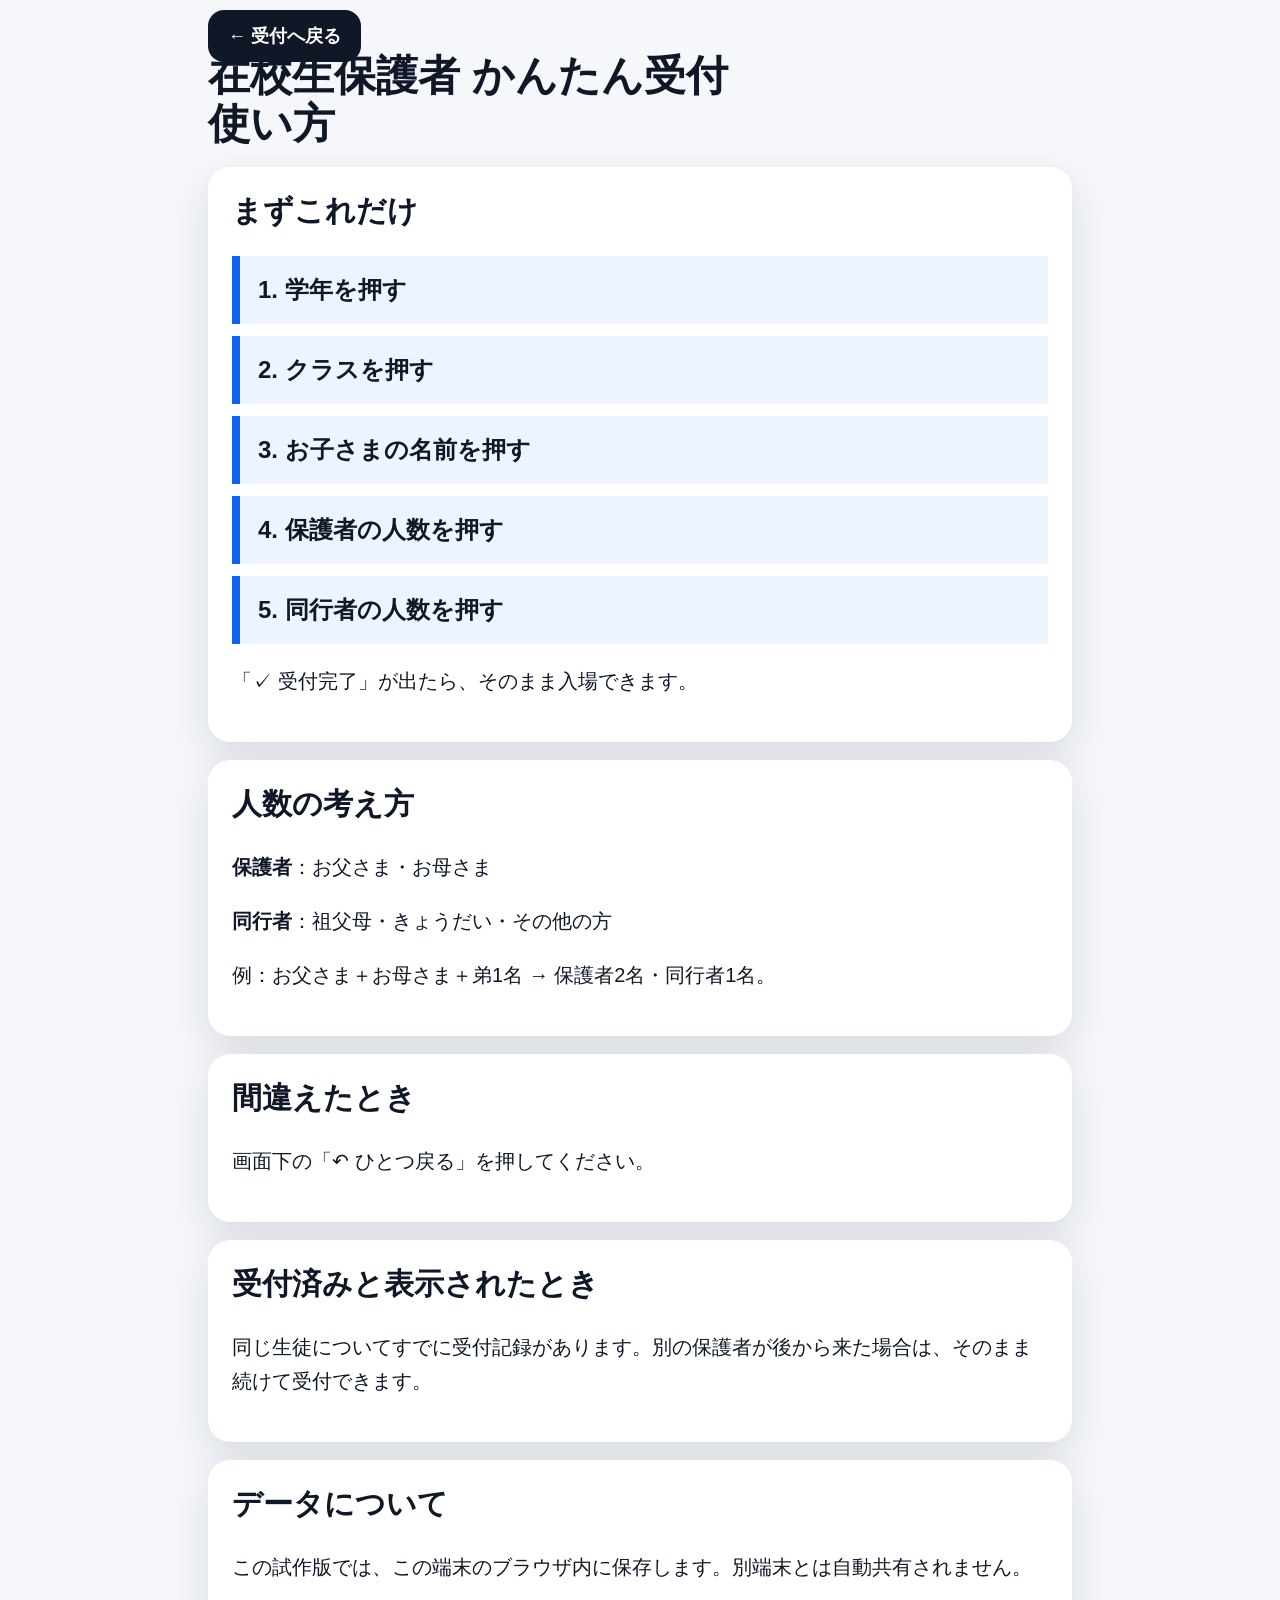
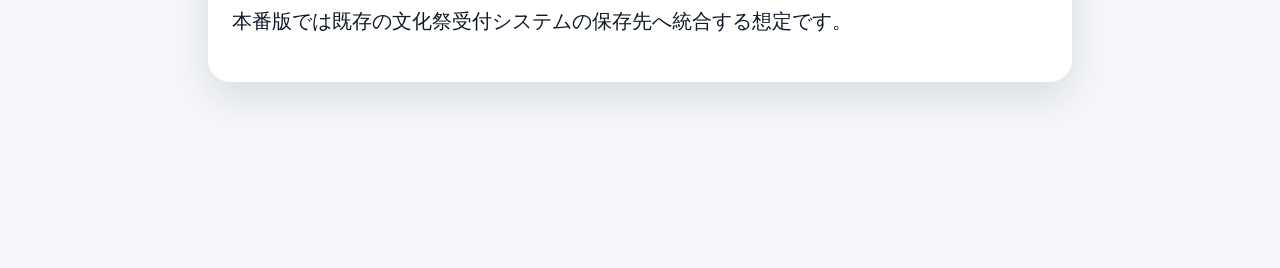
==== manual.html @ 48495e35 "Add user manual" ====
<!doctype html>
<html lang="ja">
<head>
<meta charset="utf-8"><meta name="viewport" content="width=device-width,initial-scale=1">
<title>使い方｜在校生保護者 かんたん受付</title>
<link rel="stylesheet" href="style.css">
<style>
.manual{width:min(900px,100%);margin:auto;padding:24px 18px 80px}
.card{background:white;border-radius:22px;padding:24px;margin:18px 0;box-shadow:var(--shadow)}
.card h2{font-size:30px;margin-top:0}.card p,.card li{font-size:20px;line-height:1.7}
.stepbox{font-size:24px;font-weight:900;padding:18px;border-left:8px solid var(--accent);background:#eef4ff;margin:12px 0}
</style>
</head>
<body>
<div class="manual">
<a class="help" href="index.html">← 受付へ戻る</a>
<h1>在校生保護者 かんたん受付<br>使い方</h1>
<div class="card">
<h2>まずこれだけ</h2>
<div class="stepbox">1. 学年を押す</div>
<div class="stepbox">2. クラスを押す</div>
<div class="stepbox">3. お子さまの名前を押す</div>
<div class="stepbox">4. 保護者の人数を押す</div>
<div class="stepbox">5. 同行者の人数を押す</div>
<p>「✓ 受付完了」が出たら、そのまま入場できます。</p>
</div>
<div class="card">
<h2>人数の考え方</h2>
<p><strong>保護者</strong>：お父さま・お母さま</p>
<p><strong>同行者</strong>：祖父母・きょうだい・その他の方</p>
<p>例：お父さま＋お母さま＋弟1名 → 保護者2名・同行者1名。</p>
</div>
<div class="card">
<h2>間違えたとき</h2>
<p>画面下の「↶ ひとつ戻る」を押してください。</p>
</div>
<div class="card">
<h2>受付済みと表示されたとき</h2>
<p>同じ生徒についてすでに受付記録があります。別の保護者が後から来た場合は、そのまま続けて受付できます。</p>
</div>
<div class="card">
<h2>データについて</h2>
<p>この試作版では、この端末のブラウザ内に保存します。別端末とは自動共有されません。</p>
<p>本番版では既存の文化祭受付システムの保存先へ統合する想定です。</p>
</div>
</div>
</body>
</html>
---- style.css ----
:root{
  --bg:#f5f7fb; --ink:#101828; --muted:#667085; --panel:#fff;
  --line:#d0d5dd; --accent:#0b63f6; --success:#067647;
  --shadow:0 16px 40px rgba(16,24,40,.12);
}
*{box-sizing:border-box}
html,body{margin:0;min-height:100%;font-family:-apple-system,BlinkMacSystemFont,"Segoe UI","Hiragino Sans","Yu Gothic",Meiryo,sans-serif;background:var(--bg);color:var(--ink)}
body{padding-bottom:88px}
button,a{font:inherit}
button{cursor:pointer}
.topbar{position:sticky;top:0;z-index:5;display:flex;gap:16px;justify-content:space-between;align-items:center;padding:18px clamp(18px,4vw,42px);background:rgba(255,255,255,.97);border-bottom:1px solid var(--line)}
.eyebrow{font-size:clamp(14px,1.8vw,20px);font-weight:900;color:var(--accent);letter-spacing:.04em}
h1{font-size:clamp(24px,4vw,42px);line-height:1.15;margin:4px 0 0;font-weight:950}
.help{flex:none;text-decoration:none;color:#fff;background:var(--ink);padding:16px 20px;border-radius:16px;font-weight:900;font-size:18px}
.app-shell{width:min(1180px,100%);margin:0 auto;padding:clamp(20px,4vw,44px)}
.step-kicker{font-size:clamp(18px,2.4vw,28px);font-weight:950;color:var(--accent);margin-bottom:8px}
.step-title{font-size:clamp(34px,6vw,64px);line-height:1.08;margin:0 0 12px;font-weight:950;letter-spacing:-.02em}
.step-sub{font-size:clamp(18px,2.5vw,28px);line-height:1.5;color:var(--muted);margin:0 0 28px;font-weight:800}
.grid{display:grid;grid-template-columns:repeat(3,minmax(0,1fr));gap:18px}
.grid.two{grid-template-columns:repeat(2,minmax(0,1fr))}
.grid.four{grid-template-columns:repeat(4,minmax(0,1fr))}
.big-btn{min-height:126px;border:3px solid transparent;border-radius:26px;background:var(--panel);box-shadow:var(--shadow);display:flex;align-items:center;justify-content:center;text-align:center;padding:20px;font-weight:950;font-size:clamp(28px,4vw,48px);color:var(--ink)}
.big-btn:active,.name-btn:active,.count-btn:active{transform:scale(.98)}
.big-btn.primary{background:var(--accent);color:#fff}
.big-btn.secondary{border-color:var(--accent);color:var(--accent)}
.big-btn.compact{min-height:96px;font-size:clamp(24px,3vw,38px)}
.name-grid{display:grid;grid-template-columns:repeat(4,minmax(0,1fr));gap:14px}
.name-btn{min-height:96px;border:2px solid var(--line);border-radius:20px;background:#fff;font-weight:900;font-size:clamp(20px,2.5vw,30px);padding:14px;box-shadow:0 8px 20px rgba(16,24,40,.07)}
.name-btn.checked{background:#ecfdf3;border-color:#12b76a;color:#067647}
.choice-summary{background:#eef4ff;border:2px solid #b2ccff;border-radius:22px;padding:18px 22px;font-size:clamp(18px,2.5vw,26px);font-weight:900;margin-bottom:26px}
.count-grid{display:grid;grid-template-columns:repeat(5,minmax(0,1fr));gap:18px}
.count-btn{min-height:128px;border:none;border-radius:26px;background:#fff;box-shadow:var(--shadow);font-size:clamp(34px,5vw,56px);font-weight:950}
.count-btn span{display:block;font-size:.42em;color:var(--muted);margin-top:4px}
.success{min-height:60vh;border-radius:34px;background:#ecfdf3;border:4px solid #12b76a;display:flex;flex-direction:column;align-items:center;justify-content:center;text-align:center;padding:30px}
.success .check{font-size:110px;line-height:1}
.success h2{font-size:clamp(42px,8vw,86px);margin:8px 0;color:var(--success)}
.success .total{font-size:clamp(28px,5vw,52px);font-weight:950}
.success p{font-size:clamp(18px,2.6vw,28px);font-weight:800;color:#344054}
.admin-card{background:#fff;border-radius:24px;padding:24px;box-shadow:var(--shadow);margin-bottom:20px}
.stats{display:grid;grid-template-columns:repeat(4,1fr);gap:14px}
.stat{background:#f9fafb;border:1px solid var(--line);border-radius:18px;padding:18px}
.stat strong{display:block;font-size:36px}
.table-wrap{overflow:auto}
table{width:100%;border-collapse:collapse;font-size:16px}
th,td{padding:12px;border-bottom:1px solid var(--line);text-align:left;white-space:nowrap}
.footer{position:fixed;left:0;right:0;bottom:0;z-index:6;display:flex;justify-content:center;gap:12px;padding:12px 16px calc(12px + env(safe-area-inset-bottom));background:rgba(255,255,255,.96);border-top:1px solid var(--line)}
.footer-btn{min-height:52px;padding:10px 20px;border-radius:15px;border:1px solid var(--line);background:#fff;font-weight:900}
@media (max-width:800px){
  .grid,.grid.two,.grid.four,.name-grid,.stats{grid-template-columns:repeat(2,minmax(0,1fr))}
  .count-grid{grid-template-columns:repeat(3,minmax(0,1fr))}
  .topbar{align-items:flex-start}
  .help{padding:12px 14px;font-size:16px}
  .big-btn{min-height:108px}
}
@media (max-width:520px){
  .app-shell{padding:18px 14px}
  .name-grid{grid-template-columns:repeat(2,minmax(0,1fr))}
  .count-grid{grid-template-columns:repeat(2,minmax(0,1fr))}
  .big-btn{min-height:96px}
}
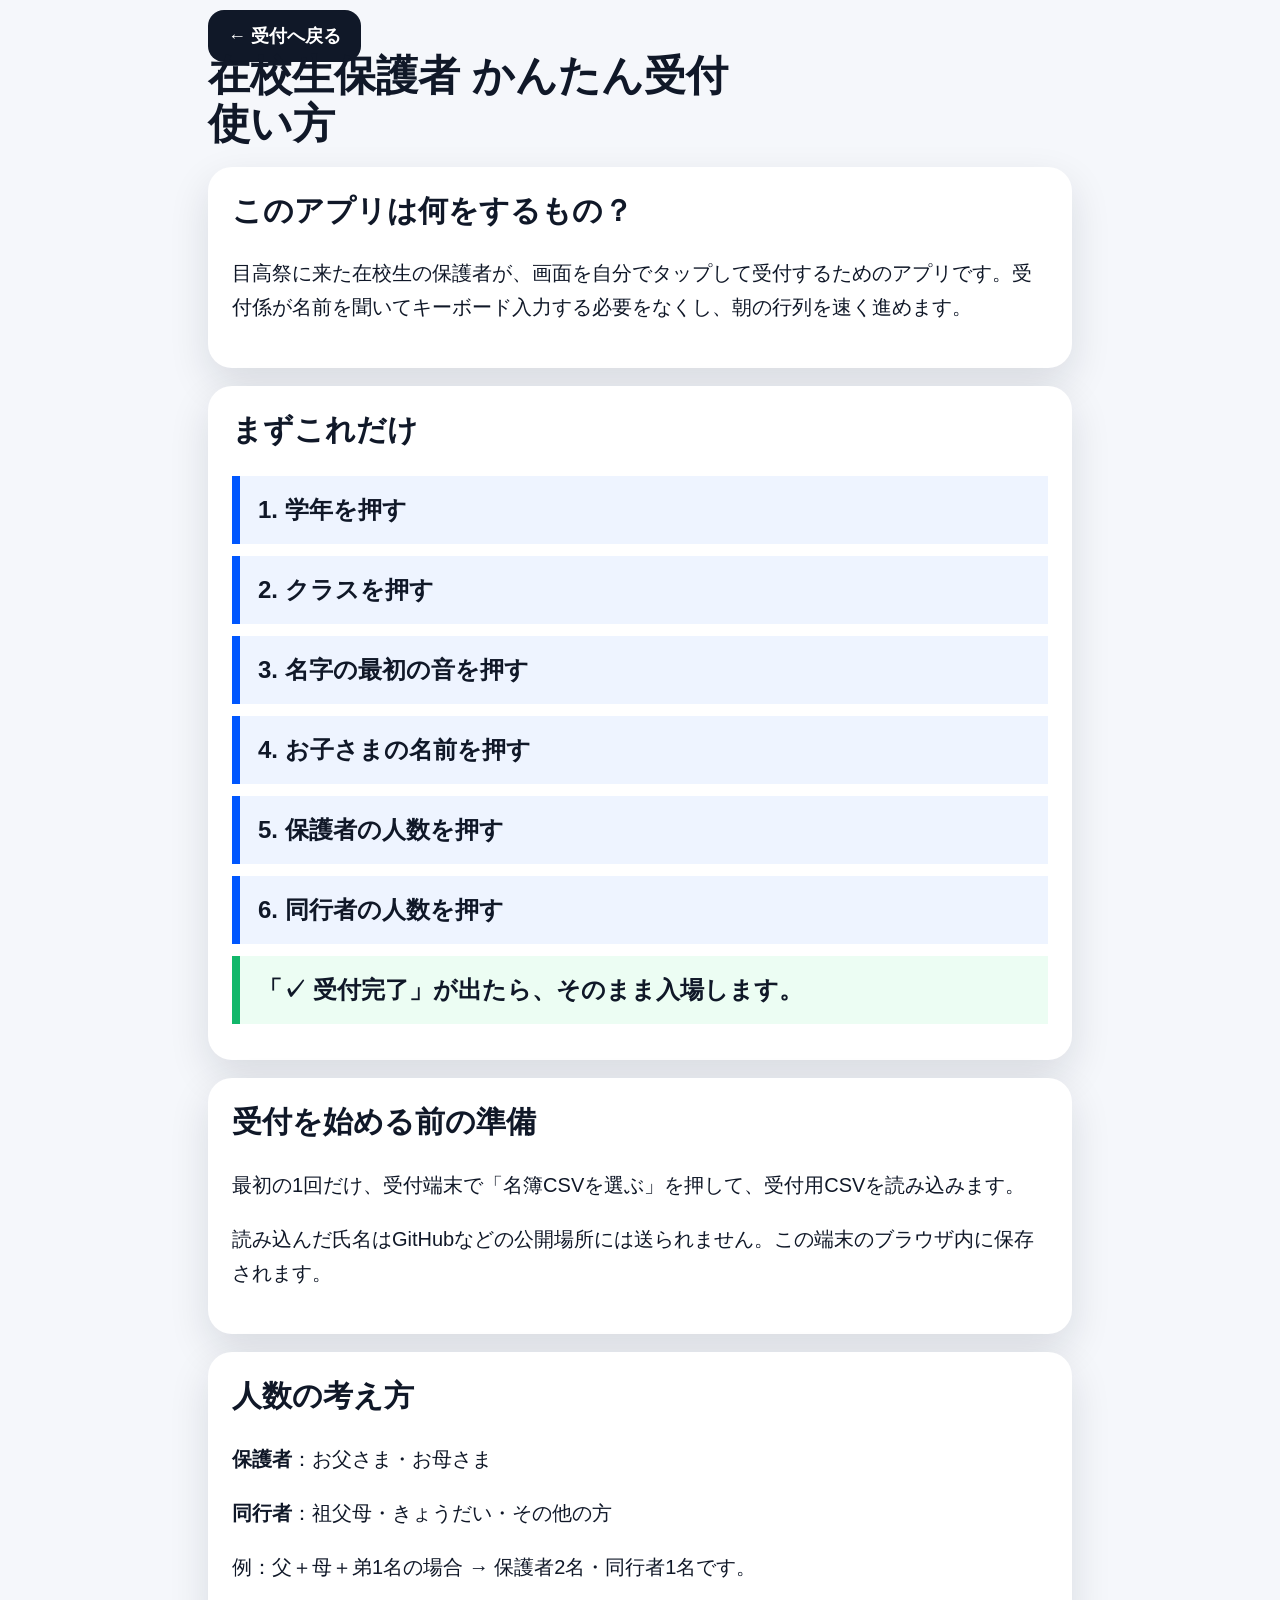
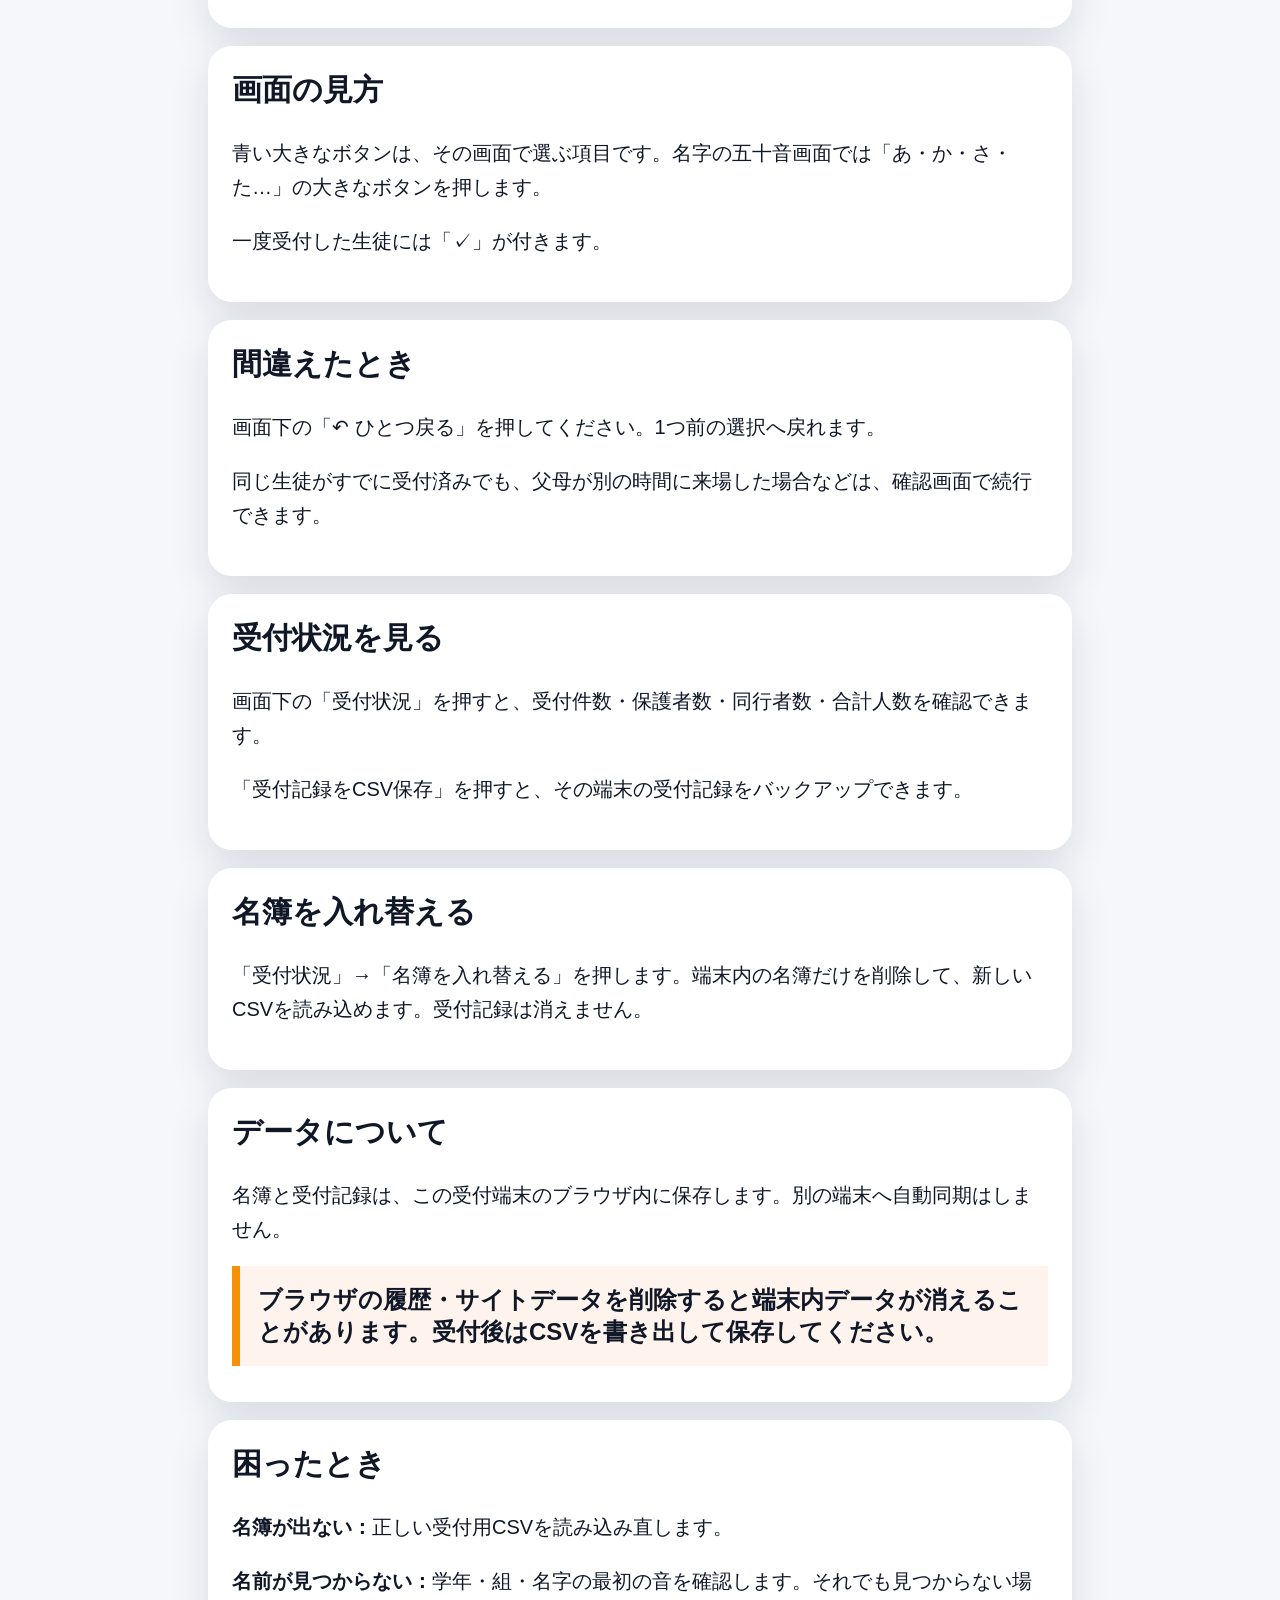
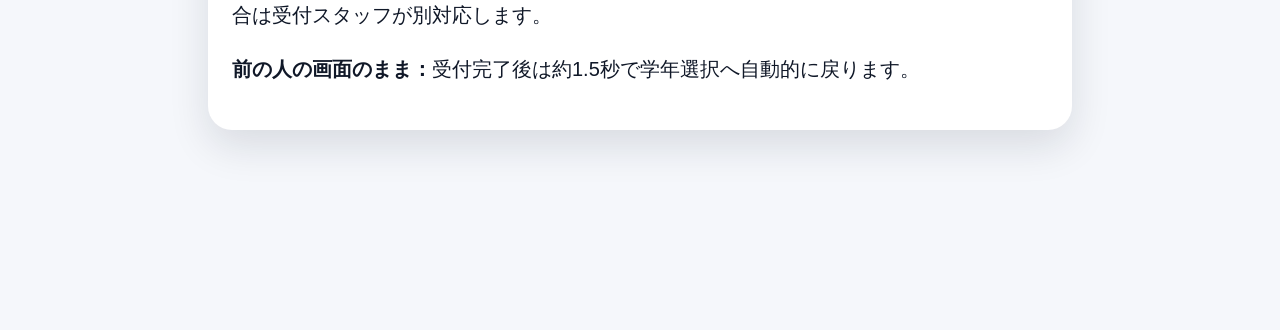
==== commit ef91117a: "Update manual for CSV roster and six-step kiosk flow" ====
--- a/manual.html
+++ b/manual.html
@@ -1,48 +1,13 @@
 <!doctype html>
-<html lang="ja">
-<head>
-<meta charset="utf-8"><meta name="viewport" content="width=device-width,initial-scale=1">
-<title>使い方｜在校生保護者 かんたん受付</title>
-<link rel="stylesheet" href="style.css">
-<style>
-.manual{width:min(900px,100%);margin:auto;padding:24px 18px 80px}
-.card{background:white;border-radius:22px;padding:24px;margin:18px 0;box-shadow:var(--shadow)}
-.card h2{font-size:30px;margin-top:0}.card p,.card li{font-size:20px;line-height:1.7}
-.stepbox{font-size:24px;font-weight:900;padding:18px;border-left:8px solid var(--accent);background:#eef4ff;margin:12px 0}
-</style>
-</head>
-<body>
-<div class="manual">
-<a class="help" href="index.html">← 受付へ戻る</a>
-<h1>在校生保護者 かんたん受付<br>使い方</h1>
-<div class="card">
-<h2>まずこれだけ</h2>
-<div class="stepbox">1. 学年を押す</div>
-<div class="stepbox">2. クラスを押す</div>
-<div class="stepbox">3. お子さまの名前を押す</div>
-<div class="stepbox">4. 保護者の人数を押す</div>
-<div class="stepbox">5. 同行者の人数を押す</div>
-<p>「✓ 受付完了」が出たら、そのまま入場できます。</p>
-</div>
-<div class="card">
-<h2>人数の考え方</h2>
-<p><strong>保護者</strong>：お父さま・お母さま</p>
-<p><strong>同行者</strong>：祖父母・きょうだい・その他の方</p>
-<p>例：お父さま＋お母さま＋弟1名 → 保護者2名・同行者1名。</p>
-</div>
-<div class="card">
-<h2>間違えたとき</h2>
-<p>画面下の「↶ ひとつ戻る」を押してください。</p>
-</div>
-<div class="card">
-<h2>受付済みと表示されたとき</h2>
-<p>同じ生徒についてすでに受付記録があります。別の保護者が後から来た場合は、そのまま続けて受付できます。</p>
-</div>
-<div class="card">
-<h2>データについて</h2>
-<p>この試作版では、この端末のブラウザ内に保存します。別端末とは自動共有されません。</p>
-<p>本番版では既存の文化祭受付システムの保存先へ統合する想定です。</p>
-</div>
-</div>
-</body>
-</html>
+<html lang="ja"><head><meta charset="utf-8"><meta name="viewport" content="width=device-width,initial-scale=1"><title>使い方｜在校生保護者 かんたん受付</title><link rel="stylesheet" href="style.css"><style>.manual{width:min(900px,100%);margin:auto;padding:24px 18px 90px}.card{background:white;border-radius:24px;padding:24px;margin:18px 0;box-shadow:var(--shadow)}.card h2{font-size:30px;margin-top:0}.card p,.card li{font-size:20px;line-height:1.7}.stepbox{font-size:24px;font-weight:900;padding:18px;border-left:8px solid var(--accent);background:#eef4ff;margin:12px 0}.warn{background:#fff4ed;border-left-color:#f79009}.ok{background:#ecfdf3;border-left-color:#12b76a}</style></head><body><div class="manual"><a class="help" href="index.html">← 受付へ戻る</a><h1>在校生保護者 かんたん受付<br>使い方</h1>
+<div class="card"><h2>このアプリは何をするもの？</h2><p>目高祭に来た在校生の保護者が、画面を自分でタップして受付するためのアプリです。受付係が名前を聞いてキーボード入力する必要をなくし、朝の行列を速く進めます。</p></div>
+<div class="card"><h2>まずこれだけ</h2><div class="stepbox">1. 学年を押す</div><div class="stepbox">2. クラスを押す</div><div class="stepbox">3. 名字の最初の音を押す</div><div class="stepbox">4. お子さまの名前を押す</div><div class="stepbox">5. 保護者の人数を押す</div><div class="stepbox">6. 同行者の人数を押す</div><div class="stepbox ok">「✓ 受付完了」が出たら、そのまま入場します。</div></div>
+<div class="card"><h2>受付を始める前の準備</h2><p>最初の1回だけ、受付端末で「名簿CSVを選ぶ」を押して、受付用CSVを読み込みます。</p><p>読み込んだ氏名はGitHubなどの公開場所には送られません。この端末のブラウザ内に保存されます。</p></div>
+<div class="card"><h2>人数の考え方</h2><p><strong>保護者</strong>：お父さま・お母さま</p><p><strong>同行者</strong>：祖父母・きょうだい・その他の方</p><p>例：父＋母＋弟1名の場合 → 保護者2名・同行者1名です。</p></div>
+<div class="card"><h2>画面の見方</h2><p>青い大きなボタンは、その画面で選ぶ項目です。名字の五十音画面では「あ・か・さ・た…」の大きなボタンを押します。</p><p>一度受付した生徒には「✓」が付きます。</p></div>
+<div class="card"><h2>間違えたとき</h2><p>画面下の「↶ ひとつ戻る」を押してください。1つ前の選択へ戻れます。</p><p>同じ生徒がすでに受付済みでも、父母が別の時間に来場した場合などは、確認画面で続行できます。</p></div>
+<div class="card"><h2>受付状況を見る</h2><p>画面下の「受付状況」を押すと、受付件数・保護者数・同行者数・合計人数を確認できます。</p><p>「受付記録をCSV保存」を押すと、その端末の受付記録をバックアップできます。</p></div>
+<div class="card"><h2>名簿を入れ替える</h2><p>「受付状況」→「名簿を入れ替える」を押します。端末内の名簿だけを削除して、新しいCSVを読み込めます。受付記録は消えません。</p></div>
+<div class="card"><h2>データについて</h2><p>名簿と受付記録は、この受付端末のブラウザ内に保存します。別の端末へ自動同期はしません。</p><div class="stepbox warn">ブラウザの履歴・サイトデータを削除すると端末内データが消えることがあります。受付後はCSVを書き出して保存してください。</div></div>
+<div class="card"><h2>困ったとき</h2><p><strong>名簿が出ない：</strong>正しい受付用CSVを読み込み直します。</p><p><strong>名前が見つからない：</strong>学年・組・名字の最初の音を確認します。それでも見つからない場合は受付スタッフが別対応します。</p><p><strong>前の人の画面のまま：</strong>受付完了後は約1.5秒で学年選択へ自動的に戻ります。</p></div>
+</div></body></html>
--- a/style.css
+++ b/style.css
@@ -1,60 +1,2 @@
-:root{
-  --bg:#f5f7fb; --ink:#101828; --muted:#667085; --panel:#fff;
-  --line:#d0d5dd; --accent:#0b63f6; --success:#067647;
-  --shadow:0 16px 40px rgba(16,24,40,.12);
-}
-*{box-sizing:border-box}
-html,body{margin:0;min-height:100%;font-family:-apple-system,BlinkMacSystemFont,"Segoe UI","Hiragino Sans","Yu Gothic",Meiryo,sans-serif;background:var(--bg);color:var(--ink)}
-body{padding-bottom:88px}
-button,a{font:inherit}
-button{cursor:pointer}
-.topbar{position:sticky;top:0;z-index:5;display:flex;gap:16px;justify-content:space-between;align-items:center;padding:18px clamp(18px,4vw,42px);background:rgba(255,255,255,.97);border-bottom:1px solid var(--line)}
-.eyebrow{font-size:clamp(14px,1.8vw,20px);font-weight:900;color:var(--accent);letter-spacing:.04em}
-h1{font-size:clamp(24px,4vw,42px);line-height:1.15;margin:4px 0 0;font-weight:950}
-.help{flex:none;text-decoration:none;color:#fff;background:var(--ink);padding:16px 20px;border-radius:16px;font-weight:900;font-size:18px}
-.app-shell{width:min(1180px,100%);margin:0 auto;padding:clamp(20px,4vw,44px)}
-.step-kicker{font-size:clamp(18px,2.4vw,28px);font-weight:950;color:var(--accent);margin-bottom:8px}
-.step-title{font-size:clamp(34px,6vw,64px);line-height:1.08;margin:0 0 12px;font-weight:950;letter-spacing:-.02em}
-.step-sub{font-size:clamp(18px,2.5vw,28px);line-height:1.5;color:var(--muted);margin:0 0 28px;font-weight:800}
-.grid{display:grid;grid-template-columns:repeat(3,minmax(0,1fr));gap:18px}
-.grid.two{grid-template-columns:repeat(2,minmax(0,1fr))}
-.grid.four{grid-template-columns:repeat(4,minmax(0,1fr))}
-.big-btn{min-height:126px;border:3px solid transparent;border-radius:26px;background:var(--panel);box-shadow:var(--shadow);display:flex;align-items:center;justify-content:center;text-align:center;padding:20px;font-weight:950;font-size:clamp(28px,4vw,48px);color:var(--ink)}
-.big-btn:active,.name-btn:active,.count-btn:active{transform:scale(.98)}
-.big-btn.primary{background:var(--accent);color:#fff}
-.big-btn.secondary{border-color:var(--accent);color:var(--accent)}
-.big-btn.compact{min-height:96px;font-size:clamp(24px,3vw,38px)}
-.name-grid{display:grid;grid-template-columns:repeat(4,minmax(0,1fr));gap:14px}
-.name-btn{min-height:96px;border:2px solid var(--line);border-radius:20px;background:#fff;font-weight:900;font-size:clamp(20px,2.5vw,30px);padding:14px;box-shadow:0 8px 20px rgba(16,24,40,.07)}
-.name-btn.checked{background:#ecfdf3;border-color:#12b76a;color:#067647}
-.choice-summary{background:#eef4ff;border:2px solid #b2ccff;border-radius:22px;padding:18px 22px;font-size:clamp(18px,2.5vw,26px);font-weight:900;margin-bottom:26px}
-.count-grid{display:grid;grid-template-columns:repeat(5,minmax(0,1fr));gap:18px}
-.count-btn{min-height:128px;border:none;border-radius:26px;background:#fff;box-shadow:var(--shadow);font-size:clamp(34px,5vw,56px);font-weight:950}
-.count-btn span{display:block;font-size:.42em;color:var(--muted);margin-top:4px}
-.success{min-height:60vh;border-radius:34px;background:#ecfdf3;border:4px solid #12b76a;display:flex;flex-direction:column;align-items:center;justify-content:center;text-align:center;padding:30px}
-.success .check{font-size:110px;line-height:1}
-.success h2{font-size:clamp(42px,8vw,86px);margin:8px 0;color:var(--success)}
-.success .total{font-size:clamp(28px,5vw,52px);font-weight:950}
-.success p{font-size:clamp(18px,2.6vw,28px);font-weight:800;color:#344054}
-.admin-card{background:#fff;border-radius:24px;padding:24px;box-shadow:var(--shadow);margin-bottom:20px}
-.stats{display:grid;grid-template-columns:repeat(4,1fr);gap:14px}
-.stat{background:#f9fafb;border:1px solid var(--line);border-radius:18px;padding:18px}
-.stat strong{display:block;font-size:36px}
-.table-wrap{overflow:auto}
-table{width:100%;border-collapse:collapse;font-size:16px}
-th,td{padding:12px;border-bottom:1px solid var(--line);text-align:left;white-space:nowrap}
-.footer{position:fixed;left:0;right:0;bottom:0;z-index:6;display:flex;justify-content:center;gap:12px;padding:12px 16px calc(12px + env(safe-area-inset-bottom));background:rgba(255,255,255,.96);border-top:1px solid var(--line)}
-.footer-btn{min-height:52px;padding:10px 20px;border-radius:15px;border:1px solid var(--line);background:#fff;font-weight:900}
-@media (max-width:800px){
-  .grid,.grid.two,.grid.four,.name-grid,.stats{grid-template-columns:repeat(2,minmax(0,1fr))}
-  .count-grid{grid-template-columns:repeat(3,minmax(0,1fr))}
-  .topbar{align-items:flex-start}
-  .help{padding:12px 14px;font-size:16px}
-  .big-btn{min-height:108px}
-}
-@media (max-width:520px){
-  .app-shell{padding:18px 14px}
-  .name-grid{grid-template-columns:repeat(2,minmax(0,1fr))}
-  .count-grid{grid-template-columns:repeat(2,minmax(0,1fr))}
-  .big-btn{min-height:96px}
-}
+:root{--bg:#f5f7fb;--ink:#101828;--muted:#475467;--panel:#fff;--line:#d0d5dd;--accent:#0057ff;--success:#067647;--shadow:0 16px 40px rgba(16,24,40,.12)}
+*{box-sizing:border-box}html,body{margin:0;min-height:100%;font-family:-apple-system,BlinkMacSystemFont,"Segoe UI","Hiragino Sans","Yu Gothic",Meiryo,sans-serif;background:var(--bg);color:var(--ink)}body{padding-bottom:92px}button,a{font:inherit}button{cursor:pointer;touch-action:manipulation}.topbar{position:sticky;top:0;z-index:5;display:flex;gap:16px;justify-content:space-between;align-items:center;padding:18px clamp(18px,4vw,42px);background:rgba(255,255,255,.98);border-bottom:1px solid var(--line)}.eyebrow{font-size:clamp(14px,1.8vw,20px);font-weight:900;color:var(--accent)}h1{font-size:clamp(24px,4vw,42px);line-height:1.15;margin:4px 0 0;font-weight:950}.help{flex:none;text-decoration:none;color:#fff;background:var(--ink);padding:16px 20px;border-radius:16px;font-weight:900;font-size:18px}.app-shell{width:min(1180px,100%);margin:0 auto;padding:clamp(20px,4vw,44px)}.step-kicker{font-size:clamp(18px,2.4vw,28px);font-weight:950;color:var(--accent);margin-bottom:8px}.step-title{font-size:clamp(34px,6vw,64px);line-height:1.06;margin:0 0 12px;font-weight:950;letter-spacing:-.02em}.step-sub{font-size:clamp(18px,2.5vw,28px);line-height:1.5;color:var(--muted);margin:0 0 28px;font-weight:800}.grid{display:grid;grid-template-columns:repeat(3,minmax(0,1fr));gap:18px}.grid.two{grid-template-columns:repeat(2,minmax(0,1fr))}.grid.four{grid-template-columns:repeat(4,minmax(0,1fr))}.big-btn{min-height:132px;border:4px solid transparent;border-radius:28px;background:var(--panel);box-shadow:var(--shadow);display:flex;align-items:center;justify-content:center;text-align:center;padding:20px;font-weight:950;font-size:clamp(30px,4vw,52px);color:var(--ink)}.big-btn:active,.name-btn:active,.count-btn:active,.kana-btn:active{transform:scale(.97)}.big-btn.primary{background:var(--accent);color:#fff}.big-btn.secondary{border-color:var(--accent);color:var(--accent)}.big-btn.compact{min-height:88px;font-size:clamp(22px,2.8vw,34px)}.choice-summary{background:#eaf2ff;border:3px solid #8fb7ff;border-radius:22px;padding:18px 22px;font-size:clamp(18px,2.5vw,28px);font-weight:950;margin-bottom:26px}.kana-grid{display:grid;grid-template-columns:repeat(5,minmax(0,1fr));gap:18px}.kana-btn{min-height:128px;border:4px solid var(--accent);border-radius:28px;background:#fff;color:var(--accent);font-size:clamp(40px,6vw,68px);font-weight:950;box-shadow:var(--shadow)}.name-grid{display:grid;grid-template-columns:repeat(4,minmax(0,1fr));gap:14px}.name-btn{min-height:102px;border:3px solid var(--line);border-radius:22px;background:#fff;font-weight:950;font-size:clamp(20px,2.5vw,30px);padding:14px;box-shadow:0 8px 20px rgba(16,24,40,.08)}.name-btn.checked{background:#ecfdf3;border-color:#12b76a;color:#067647}.count-grid{display:grid;grid-template-columns:repeat(5,minmax(0,1fr));gap:18px}.count-btn{min-height:132px;border:3px solid #d0d5dd;border-radius:28px;background:#fff;box-shadow:var(--shadow);font-size:clamp(38px,5vw,60px);font-weight:950}.count-btn span{display:block;font-size:.4em;color:var(--muted);margin-top:4px}.success{min-height:62vh;border-radius:36px;background:#ecfdf3;border:5px solid #12b76a;display:flex;flex-direction:column;align-items:center;justify-content:center;text-align:center;padding:30px}.success .check{font-size:120px;line-height:1}.success h2{font-size:clamp(46px,8vw,90px);margin:8px 0;color:var(--success)}.success .total{font-size:clamp(30px,5vw,56px);font-weight:950}.success p{font-size:clamp(18px,2.6vw,30px);font-weight:850;color:#344054}.setup-card{background:#fff;border-radius:34px;padding:clamp(28px,5vw,56px);box-shadow:var(--shadow);border:3px solid #dbe7ff}.file-btn{display:flex;align-items:center;justify-content:center;min-height:132px;border-radius:28px;background:var(--accent);color:#fff;font-size:clamp(28px,4vw,48px);font-weight:950;padding:20px;text-align:center;cursor:pointer}.visually-hidden{position:absolute;width:1px;height:1px;padding:0;margin:-1px;overflow:hidden;clip:rect(0,0,0,0);white-space:nowrap;border:0}.privacy-note,.notice{margin-top:20px;border-radius:18px;padding:16px 20px;font-size:clamp(16px,2vw,22px);font-weight:850}.privacy-note{background:#ecfdf3;color:#067647}.notice{background:#fff4ed;color:#b54708}.admin-card{background:#fff;border-radius:24px;padding:24px;box-shadow:var(--shadow);margin:20px 0}.stats{display:grid;grid-template-columns:repeat(4,1fr);gap:14px}.stat{background:#fff;border:2px solid var(--line);border-radius:18px;padding:18px}.stat span{font-weight:800;color:var(--muted)}.stat strong{display:block;font-size:40px}.admin-actions{display:grid;grid-template-columns:repeat(2,1fr);gap:14px;margin-top:20px}.table-wrap{overflow:auto}table{width:100%;border-collapse:collapse;font-size:16px}th,td{padding:12px;border-bottom:1px solid var(--line);text-align:left;white-space:nowrap}.footer{position:fixed;left:0;right:0;bottom:0;z-index:6;display:flex;justify-content:center;gap:12px;padding:12px 16px calc(12px + env(safe-area-inset-bottom));background:rgba(255,255,255,.97);border-top:1px solid var(--line)}.footer-btn{min-height:56px;padding:10px 22px;border-radius:16px;border:2px solid var(--line);background:#fff;font-weight:900;font-size:18px}@media(max-width:800px){.grid,.grid.two,.grid.four,.name-grid,.stats,.admin-actions{grid-template-columns:repeat(2,minmax(0,1fr))}.kana-grid{grid-template-columns:repeat(5,minmax(0,1fr))}.count-grid{grid-template-columns:repeat(3,minmax(0,1fr))}.topbar{align-items:flex-start}.help{padding:12px 14px;font-size:16px}.big-btn{min-height:112px}.kana-btn{min-height:110px}}@media(max-width:520px){.app-shell{padding:18px 14px}.name-grid{grid-template-columns:repeat(2,minmax(0,1fr))}.kana-grid{grid-template-columns:repeat(5,minmax(0,1fr));gap:8px}.kana-btn{min-height:82px;border-radius:18px;font-size:38px}.count-grid{grid-template-columns:repeat(2,minmax(0,1fr))}.big-btn{min-height:100px}.footer-btn{font-size:16px;padding:8px 14px}}
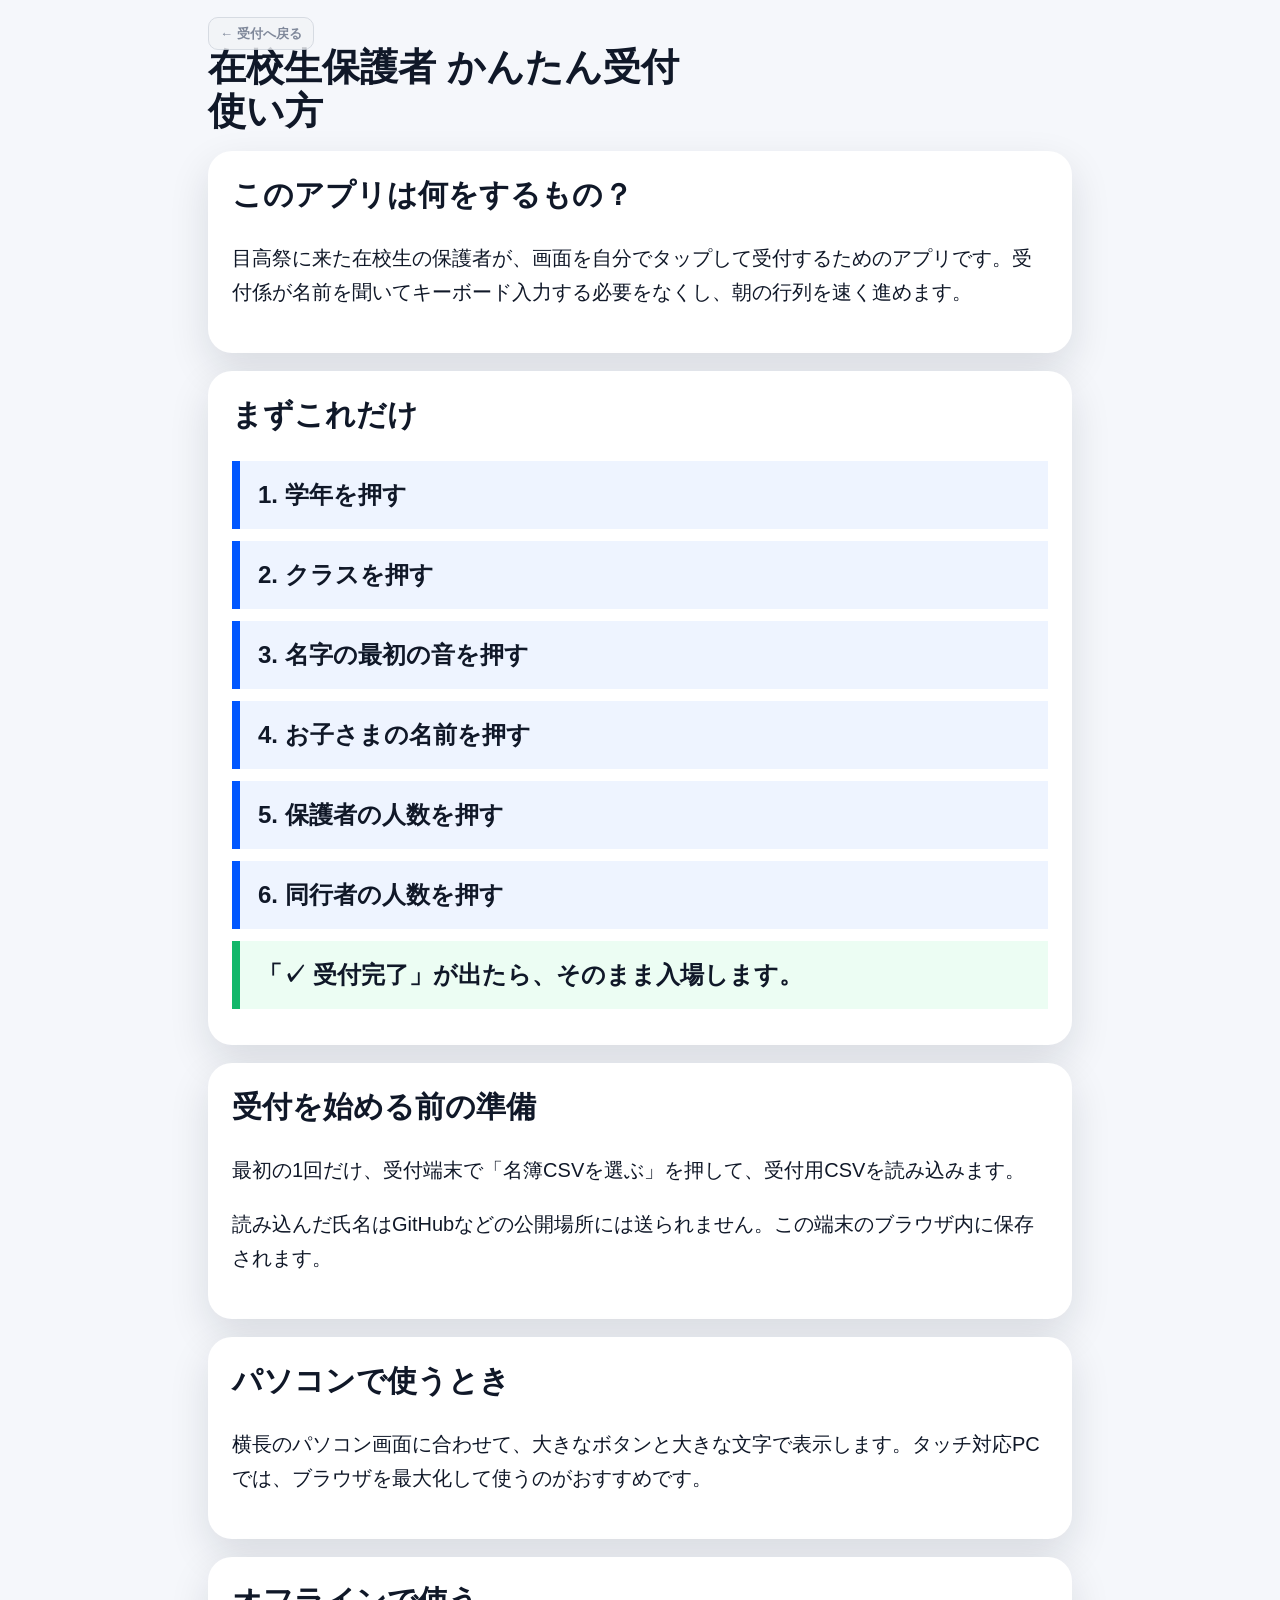
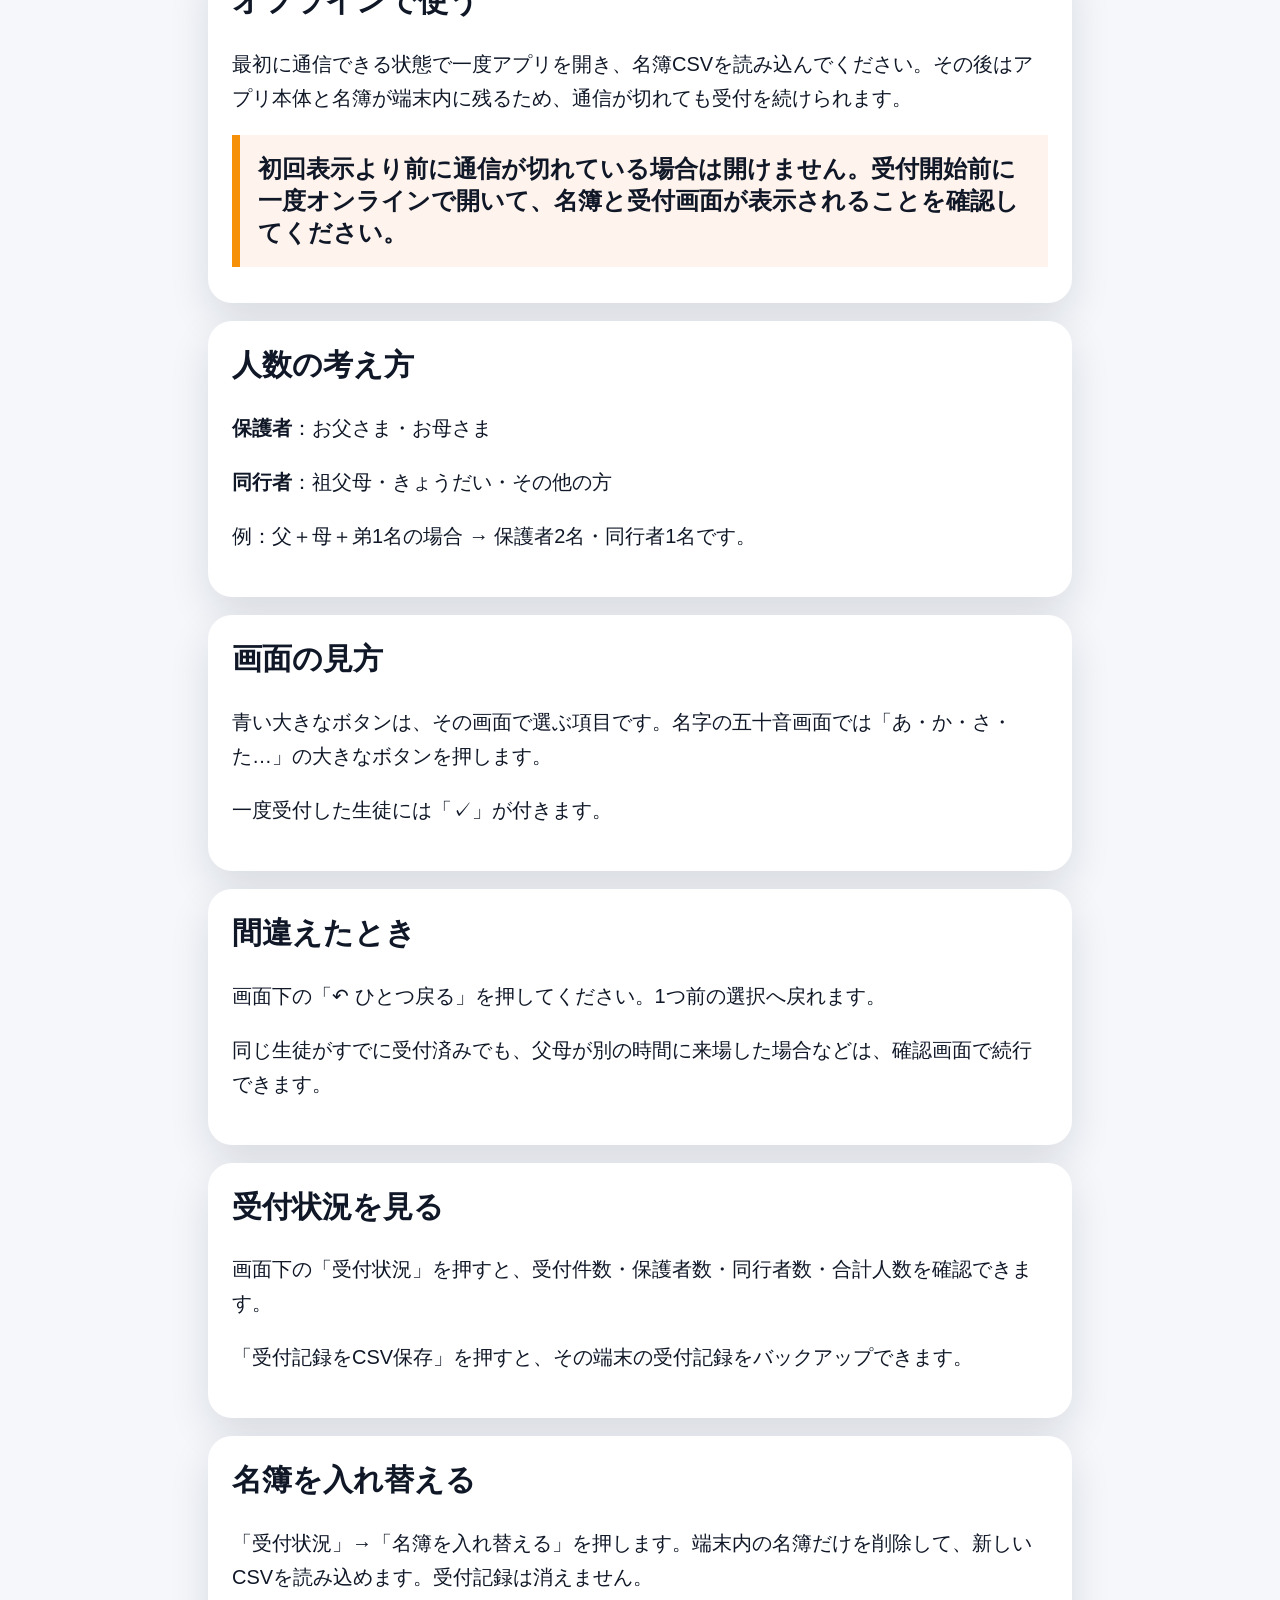
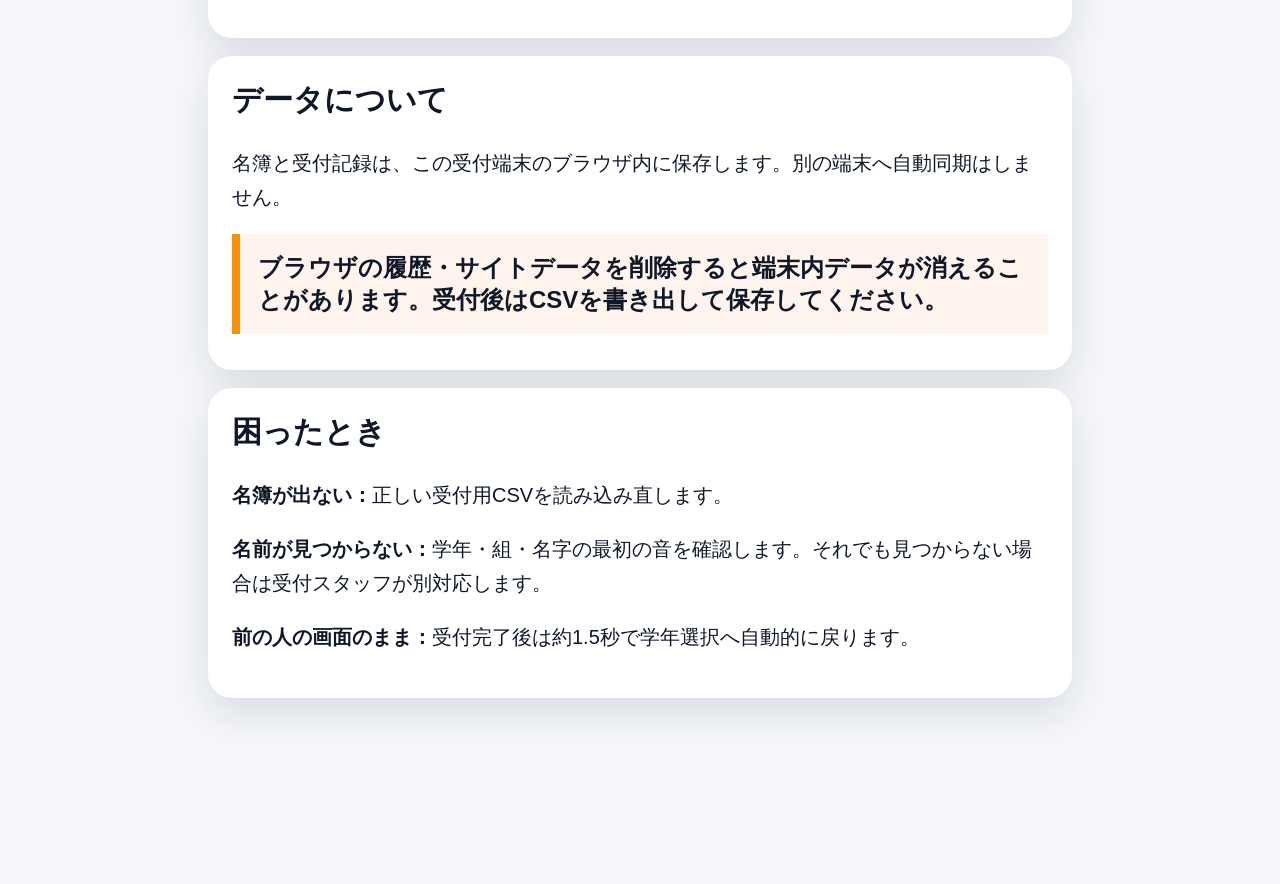
==== commit f09209c0: "Document landscape kiosk and offline reception behavior" ====
--- a/manual.html
+++ b/manual.html
@@ -3,6 +3,8 @@
 <div class="card"><h2>このアプリは何をするもの？</h2><p>目高祭に来た在校生の保護者が、画面を自分でタップして受付するためのアプリです。受付係が名前を聞いてキーボード入力する必要をなくし、朝の行列を速く進めます。</p></div>
 <div class="card"><h2>まずこれだけ</h2><div class="stepbox">1. 学年を押す</div><div class="stepbox">2. クラスを押す</div><div class="stepbox">3. 名字の最初の音を押す</div><div class="stepbox">4. お子さまの名前を押す</div><div class="stepbox">5. 保護者の人数を押す</div><div class="stepbox">6. 同行者の人数を押す</div><div class="stepbox ok">「✓ 受付完了」が出たら、そのまま入場します。</div></div>
 <div class="card"><h2>受付を始める前の準備</h2><p>最初の1回だけ、受付端末で「名簿CSVを選ぶ」を押して、受付用CSVを読み込みます。</p><p>読み込んだ氏名はGitHubなどの公開場所には送られません。この端末のブラウザ内に保存されます。</p></div>
+<div class="card"><h2>パソコンで使うとき</h2><p>横長のパソコン画面に合わせて、大きなボタンと大きな文字で表示します。タッチ対応PCでは、ブラウザを最大化して使うのがおすすめです。</p></div>
+<div class="card"><h2>オフラインで使う</h2><p>最初に通信できる状態で一度アプリを開き、名簿CSVを読み込んでください。その後はアプリ本体と名簿が端末内に残るため、通信が切れても受付を続けられます。</p><div class="stepbox warn">初回表示より前に通信が切れている場合は開けません。受付開始前に一度オンラインで開いて、名簿と受付画面が表示されることを確認してください。</div></div>
 <div class="card"><h2>人数の考え方</h2><p><strong>保護者</strong>：お父さま・お母さま</p><p><strong>同行者</strong>：祖父母・きょうだい・その他の方</p><p>例：父＋母＋弟1名の場合 → 保護者2名・同行者1名です。</p></div>
 <div class="card"><h2>画面の見方</h2><p>青い大きなボタンは、その画面で選ぶ項目です。名字の五十音画面では「あ・か・さ・た…」の大きなボタンを押します。</p><p>一度受付した生徒には「✓」が付きます。</p></div>
 <div class="card"><h2>間違えたとき</h2><p>画面下の「↶ ひとつ戻る」を押してください。1つ前の選択へ戻れます。</p><p>同じ生徒がすでに受付済みでも、父母が別の時間に来場した場合などは、確認画面で続行できます。</p></div>
--- a/style.css
+++ b/style.css
@@ -1,2 +1,23 @@
 :root{--bg:#f5f7fb;--ink:#101828;--muted:#475467;--panel:#fff;--line:#d0d5dd;--accent:#0057ff;--success:#067647;--shadow:0 16px 40px rgba(16,24,40,.12)}
-*{box-sizing:border-box}html,body{margin:0;min-height:100%;font-family:-apple-system,BlinkMacSystemFont,"Segoe UI","Hiragino Sans","Yu Gothic",Meiryo,sans-serif;background:var(--bg);color:var(--ink)}body{padding-bottom:92px}button,a{font:inherit}button{cursor:pointer;touch-action:manipulation}.topbar{position:sticky;top:0;z-index:5;display:flex;gap:16px;justify-content:space-between;align-items:center;padding:18px clamp(18px,4vw,42px);background:rgba(255,255,255,.98);border-bottom:1px solid var(--line)}.eyebrow{font-size:clamp(14px,1.8vw,20px);font-weight:900;color:var(--accent)}h1{font-size:clamp(24px,4vw,42px);line-height:1.15;margin:4px 0 0;font-weight:950}.help{flex:none;text-decoration:none;color:#fff;background:var(--ink);padding:16px 20px;border-radius:16px;font-weight:900;font-size:18px}.app-shell{width:min(1180px,100%);margin:0 auto;padding:clamp(20px,4vw,44px)}.step-kicker{font-size:clamp(18px,2.4vw,28px);font-weight:950;color:var(--accent);margin-bottom:8px}.step-title{font-size:clamp(34px,6vw,64px);line-height:1.06;margin:0 0 12px;font-weight:950;letter-spacing:-.02em}.step-sub{font-size:clamp(18px,2.5vw,28px);line-height:1.5;color:var(--muted);margin:0 0 28px;font-weight:800}.grid{display:grid;grid-template-columns:repeat(3,minmax(0,1fr));gap:18px}.grid.two{grid-template-columns:repeat(2,minmax(0,1fr))}.grid.four{grid-template-columns:repeat(4,minmax(0,1fr))}.big-btn{min-height:132px;border:4px solid transparent;border-radius:28px;background:var(--panel);box-shadow:var(--shadow);display:flex;align-items:center;justify-content:center;text-align:center;padding:20px;font-weight:950;font-size:clamp(30px,4vw,52px);color:var(--ink)}.big-btn:active,.name-btn:active,.count-btn:active,.kana-btn:active{transform:scale(.97)}.big-btn.primary{background:var(--accent);color:#fff}.big-btn.secondary{border-color:var(--accent);color:var(--accent)}.big-btn.compact{min-height:88px;font-size:clamp(22px,2.8vw,34px)}.choice-summary{background:#eaf2ff;border:3px solid #8fb7ff;border-radius:22px;padding:18px 22px;font-size:clamp(18px,2.5vw,28px);font-weight:950;margin-bottom:26px}.kana-grid{display:grid;grid-template-columns:repeat(5,minmax(0,1fr));gap:18px}.kana-btn{min-height:128px;border:4px solid var(--accent);border-radius:28px;background:#fff;color:var(--accent);font-size:clamp(40px,6vw,68px);font-weight:950;box-shadow:var(--shadow)}.name-grid{display:grid;grid-template-columns:repeat(4,minmax(0,1fr));gap:14px}.name-btn{min-height:102px;border:3px solid var(--line);border-radius:22px;background:#fff;font-weight:950;font-size:clamp(20px,2.5vw,30px);padding:14px;box-shadow:0 8px 20px rgba(16,24,40,.08)}.name-btn.checked{background:#ecfdf3;border-color:#12b76a;color:#067647}.count-grid{display:grid;grid-template-columns:repeat(5,minmax(0,1fr));gap:18px}.count-btn{min-height:132px;border:3px solid #d0d5dd;border-radius:28px;background:#fff;box-shadow:var(--shadow);font-size:clamp(38px,5vw,60px);font-weight:950}.count-btn span{display:block;font-size:.4em;color:var(--muted);margin-top:4px}.success{min-height:62vh;border-radius:36px;background:#ecfdf3;border:5px solid #12b76a;display:flex;flex-direction:column;align-items:center;justify-content:center;text-align:center;padding:30px}.success .check{font-size:120px;line-height:1}.success h2{font-size:clamp(46px,8vw,90px);margin:8px 0;color:var(--success)}.success .total{font-size:clamp(30px,5vw,56px);font-weight:950}.success p{font-size:clamp(18px,2.6vw,30px);font-weight:850;color:#344054}.setup-card{background:#fff;border-radius:34px;padding:clamp(28px,5vw,56px);box-shadow:var(--shadow);border:3px solid #dbe7ff}.file-btn{display:flex;align-items:center;justify-content:center;min-height:132px;border-radius:28px;background:var(--accent);color:#fff;font-size:clamp(28px,4vw,48px);font-weight:950;padding:20px;text-align:center;cursor:pointer}.visually-hidden{position:absolute;width:1px;height:1px;padding:0;margin:-1px;overflow:hidden;clip:rect(0,0,0,0);white-space:nowrap;border:0}.privacy-note,.notice{margin-top:20px;border-radius:18px;padding:16px 20px;font-size:clamp(16px,2vw,22px);font-weight:850}.privacy-note{background:#ecfdf3;color:#067647}.notice{background:#fff4ed;color:#b54708}.admin-card{background:#fff;border-radius:24px;padding:24px;box-shadow:var(--shadow);margin:20px 0}.stats{display:grid;grid-template-columns:repeat(4,1fr);gap:14px}.stat{background:#fff;border:2px solid var(--line);border-radius:18px;padding:18px}.stat span{font-weight:800;color:var(--muted)}.stat strong{display:block;font-size:40px}.admin-actions{display:grid;grid-template-columns:repeat(2,1fr);gap:14px;margin-top:20px}.table-wrap{overflow:auto}table{width:100%;border-collapse:collapse;font-size:16px}th,td{padding:12px;border-bottom:1px solid var(--line);text-align:left;white-space:nowrap}.footer{position:fixed;left:0;right:0;bottom:0;z-index:6;display:flex;justify-content:center;gap:12px;padding:12px 16px calc(12px + env(safe-area-inset-bottom));background:rgba(255,255,255,.97);border-top:1px solid var(--line)}.footer-btn{min-height:56px;padding:10px 22px;border-radius:16px;border:2px solid var(--line);background:#fff;font-weight:900;font-size:18px}@media(max-width:800px){.grid,.grid.two,.grid.four,.name-grid,.stats,.admin-actions{grid-template-columns:repeat(2,minmax(0,1fr))}.kana-grid{grid-template-columns:repeat(5,minmax(0,1fr))}.count-grid{grid-template-columns:repeat(3,minmax(0,1fr))}.topbar{align-items:flex-start}.help{padding:12px 14px;font-size:16px}.big-btn{min-height:112px}.kana-btn{min-height:110px}}@media(max-width:520px){.app-shell{padding:18px 14px}.name-grid{grid-template-columns:repeat(2,minmax(0,1fr))}.kana-grid{grid-template-columns:repeat(5,minmax(0,1fr));gap:8px}.kana-btn{min-height:82px;border-radius:18px;font-size:38px}.count-grid{grid-template-columns:repeat(2,minmax(0,1fr))}.big-btn{min-height:100px}.footer-btn{font-size:16px;padding:8px 14px}}
+*{box-sizing:border-box}
+html,body{margin:0;min-height:100%;font-family:"UD Digi Kyokasho N-R","UD デジタル 教科書体 N-R","BIZ UDPGothic","BIZ UDゴシック","Yu Gothic UI","Yu Gothic",Meiryo,sans-serif;background:var(--bg);color:var(--ink);font-feature-settings:"palt" 0}
+body{padding-bottom:92px}button,a{font:inherit}button{cursor:pointer;touch-action:manipulation}
+.topbar{position:sticky;top:0;z-index:5;display:flex;gap:16px;justify-content:space-between;align-items:center;padding:14px clamp(18px,3vw,36px);background:rgba(255,255,255,.98);border-bottom:1px solid var(--line)}
+.eyebrow{font-size:clamp(14px,1.5vw,18px);font-weight:900;color:var(--accent)}h1{font-size:clamp(24px,3vw,38px);line-height:1.15;margin:3px 0 0;font-weight:900}
+.help{flex:none;text-decoration:none;color:#667085;background:#f2f4f7;border:1px solid #d0d5dd;padding:8px 11px;border-radius:10px;font-weight:800;font-size:13px;opacity:.82}
+.app-shell{width:min(1440px,100%);margin:0 auto;padding:clamp(18px,3vw,36px)}
+.step-kicker{font-size:clamp(18px,2vw,26px);font-weight:900;color:var(--accent);margin-bottom:7px}.step-title{font-size:clamp(38px,5.3vw,72px);line-height:1.08;margin:0 0 12px;font-weight:900;letter-spacing:0}.step-sub{font-size:clamp(21px,2.5vw,32px);line-height:1.5;color:var(--muted);margin:0 0 24px;font-weight:800}
+.grid{display:grid;grid-template-columns:repeat(3,minmax(0,1fr));gap:18px}.grid.two{grid-template-columns:repeat(2,minmax(0,1fr))}.grid.four{grid-template-columns:repeat(4,minmax(0,1fr))}
+.big-btn{min-height:138px;border:4px solid transparent;border-radius:28px;background:var(--panel);box-shadow:var(--shadow);display:flex;align-items:center;justify-content:center;text-align:center;padding:20px;font-weight:900;font-size:clamp(38px,4.6vw,66px);line-height:1.1;color:var(--ink)}
+.big-btn:active,.name-btn:active,.count-btn:active,.kana-btn:active{transform:scale(.97)}.big-btn.primary{background:var(--accent);color:#fff}.big-btn.secondary{border-color:var(--accent);color:var(--accent)}.big-btn.compact{min-height:82px;font-size:clamp(24px,2.6vw,36px)}
+.choice-summary{background:#eaf2ff;border:3px solid #8fb7ff;border-radius:22px;padding:16px 22px;font-size:clamp(23px,2.8vw,36px);font-weight:900;margin-bottom:22px}
+.kana-grid{display:grid;grid-template-columns:repeat(5,minmax(0,1fr));gap:18px}.kana-btn{min-height:132px;border:4px solid var(--accent);border-radius:28px;background:#fff;color:var(--accent);font-size:clamp(48px,6vw,78px);font-weight:900;box-shadow:var(--shadow)}
+.name-grid{display:grid;grid-template-columns:repeat(4,minmax(0,1fr));gap:14px}.name-btn{min-height:108px;border:3px solid var(--line);border-radius:22px;background:#fff;font-weight:900;font-size:clamp(27px,2.7vw,39px);line-height:1.2;padding:14px;box-shadow:0 8px 20px rgba(16,24,40,.08)}.name-btn.checked{background:#ecfdf3;border-color:#12b76a;color:#067647}
+.count-grid{display:grid;grid-template-columns:repeat(5,minmax(0,1fr));gap:18px}.count-btn{min-height:138px;border:3px solid #d0d5dd;border-radius:28px;background:#fff;box-shadow:var(--shadow);font-size:clamp(48px,5.5vw,72px);line-height:1;font-weight:900}.count-btn span{display:block;font-size:.42em;color:var(--muted);margin-top:7px}
+.success{min-height:60vh;border-radius:36px;background:#ecfdf3;border:5px solid #12b76a;display:flex;flex-direction:column;align-items:center;justify-content:center;text-align:center;padding:30px}.success .check{font-size:126px;line-height:1}.success h2{font-size:clamp(52px,8vw,96px);margin:8px 0;color:var(--success);font-weight:900}.success .total{font-size:clamp(36px,5vw,62px);font-weight:900}.success p{font-size:clamp(22px,2.8vw,34px);font-weight:800;color:#344054}
+.setup-card{background:#fff;border-radius:34px;padding:clamp(28px,5vw,56px);box-shadow:var(--shadow);border:3px solid #dbe7ff}.file-btn{display:flex;align-items:center;justify-content:center;min-height:138px;border-radius:28px;background:var(--accent);color:#fff;font-size:clamp(34px,4vw,56px);font-weight:900;padding:20px;text-align:center;cursor:pointer}.visually-hidden{position:absolute;width:1px;height:1px;padding:0;margin:-1px;overflow:hidden;clip:rect(0,0,0,0);white-space:nowrap;border:0}.privacy-note,.notice{margin-top:20px;border-radius:18px;padding:16px 20px;font-size:clamp(18px,1.8vw,24px);font-weight:800}.privacy-note{background:#ecfdf3;color:#067647}.notice{background:#fff4ed;color:#b54708}
+.admin-card{background:#fff;border-radius:24px;padding:24px;box-shadow:var(--shadow);margin:20px 0}.stats{display:grid;grid-template-columns:repeat(4,1fr);gap:14px}.stat{background:#fff;border:2px solid var(--line);border-radius:18px;padding:18px}.stat span{font-weight:800;color:var(--muted)}.stat strong{display:block;font-size:40px}.admin-actions{display:grid;grid-template-columns:repeat(2,1fr);gap:14px;margin-top:20px}.table-wrap{overflow:auto}table{width:100%;border-collapse:collapse;font-size:16px}th,td{padding:12px;border-bottom:1px solid var(--line);text-align:left;white-space:nowrap}
+.footer{position:fixed;left:0;right:0;bottom:0;z-index:6;display:flex;justify-content:center;gap:12px;padding:10px 16px calc(10px + env(safe-area-inset-bottom));background:rgba(255,255,255,.97);border-top:1px solid var(--line)}.footer-btn{min-height:54px;padding:9px 20px;border-radius:15px;border:2px solid var(--line);background:#fff;font-weight:900;font-size:18px}
+@media (min-width:1000px) and (orientation:landscape){body{padding-bottom:78px}.topbar{padding-top:10px;padding-bottom:10px}.app-shell{padding-top:24px;padding-bottom:24px}.grid{gap:22px}.grid.two{max-width:1040px;margin:0 auto}.big-btn{min-height:150px;font-size:clamp(46px,4.8vw,72px)}.kana-grid{grid-template-columns:repeat(5,minmax(150px,1fr));gap:22px}.kana-btn{min-height:150px;font-size:clamp(58px,6vw,84px)}.name-grid{grid-template-columns:repeat(5,minmax(0,1fr));gap:16px}.name-btn{min-height:112px;font-size:clamp(29px,2.35vw,38px)}.count-grid{grid-template-columns:repeat(5,minmax(0,1fr));gap:22px}.count-btn{min-height:150px;font-size:clamp(54px,5vw,76px)}}
+@media(max-width:800px){.grid,.grid.two,.grid.four,.name-grid,.stats,.admin-actions{grid-template-columns:repeat(2,minmax(0,1fr))}.kana-grid{grid-template-columns:repeat(5,minmax(0,1fr))}.count-grid{grid-template-columns:repeat(3,minmax(0,1fr))}.topbar{align-items:flex-start}.help{padding:7px 9px;font-size:12px}.big-btn{min-height:116px}.kana-btn{min-height:110px}}
+@media(max-width:520px){.app-shell{padding:18px 14px}.name-grid{grid-template-columns:repeat(2,minmax(0,1fr))}.name-btn{font-size:clamp(24px,6vw,31px)}.kana-grid{grid-template-columns:repeat(5,minmax(0,1fr));gap:8px}.kana-btn{min-height:82px;border-radius:18px;font-size:40px}.count-grid{grid-template-columns:repeat(2,minmax(0,1fr))}.big-btn{min-height:104px;font-size:clamp(32px,9vw,48px)}.footer-btn{font-size:16px;padding:8px 14px}}
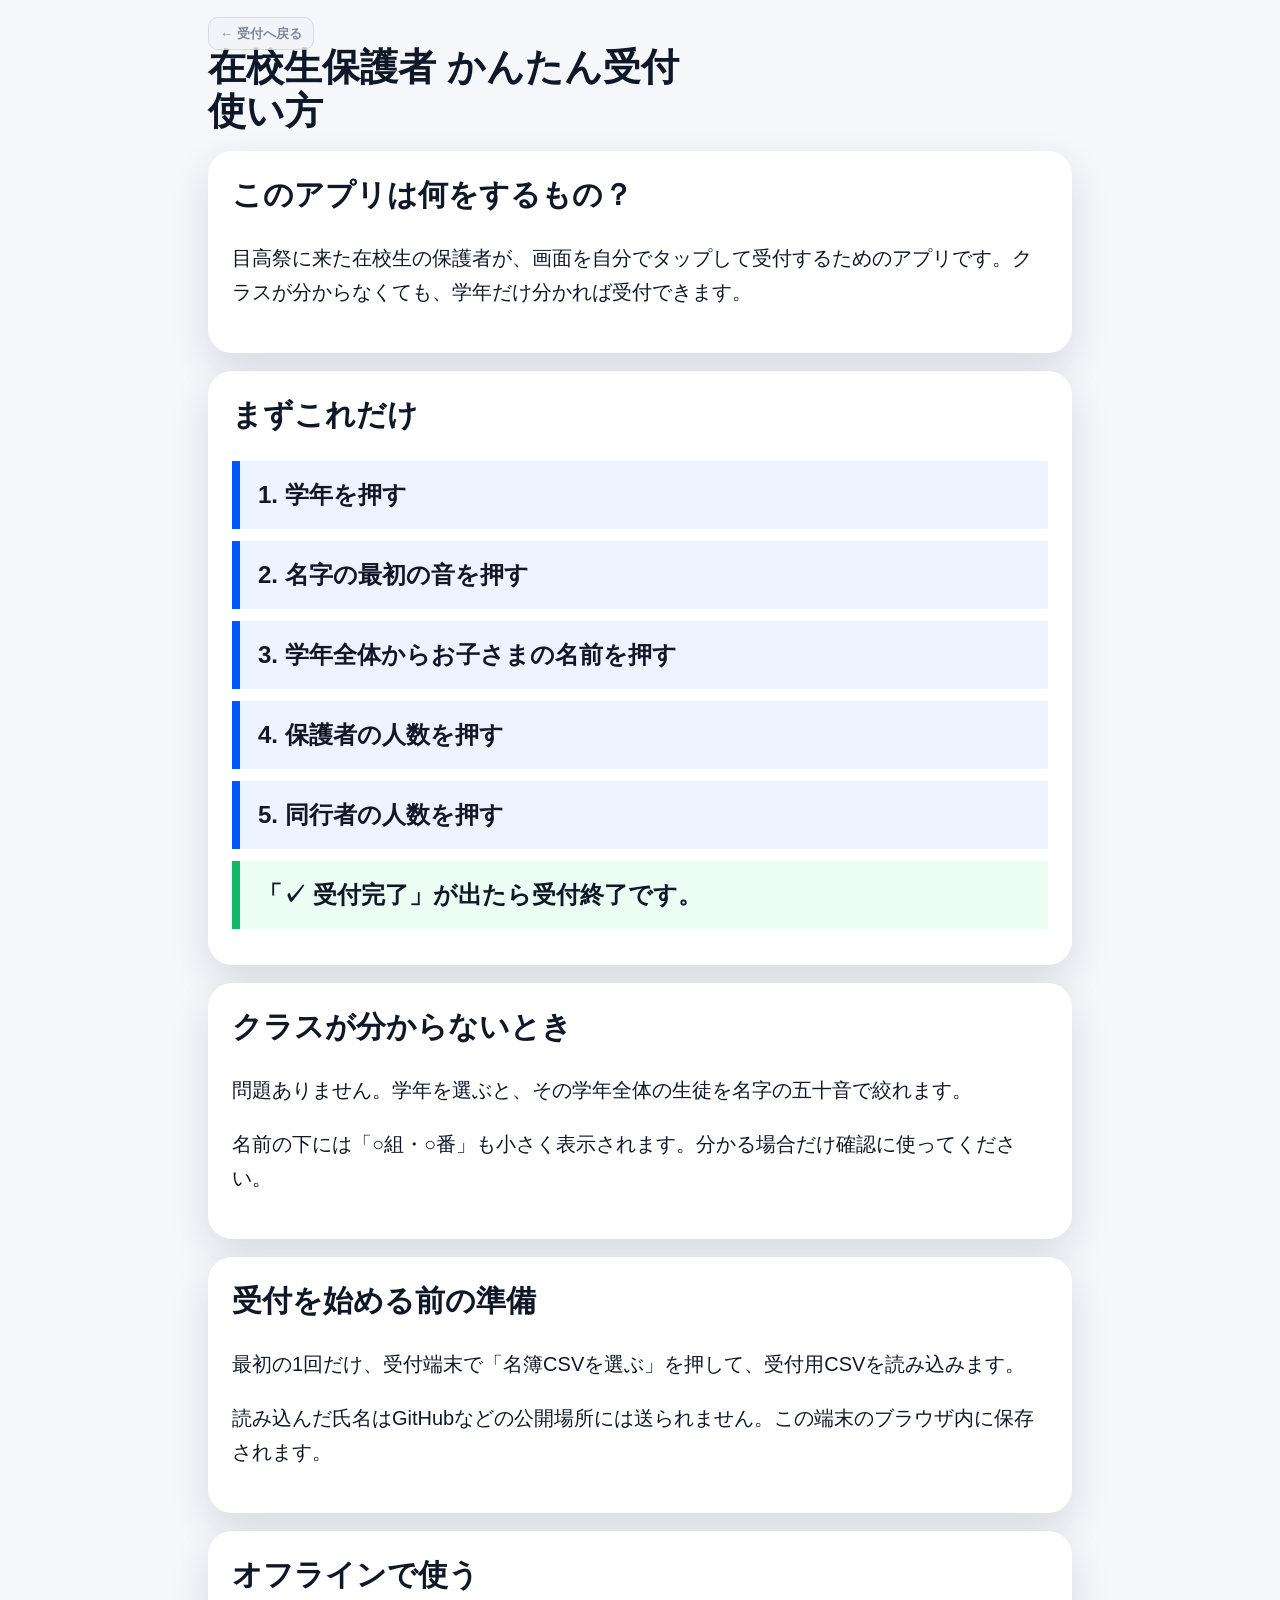
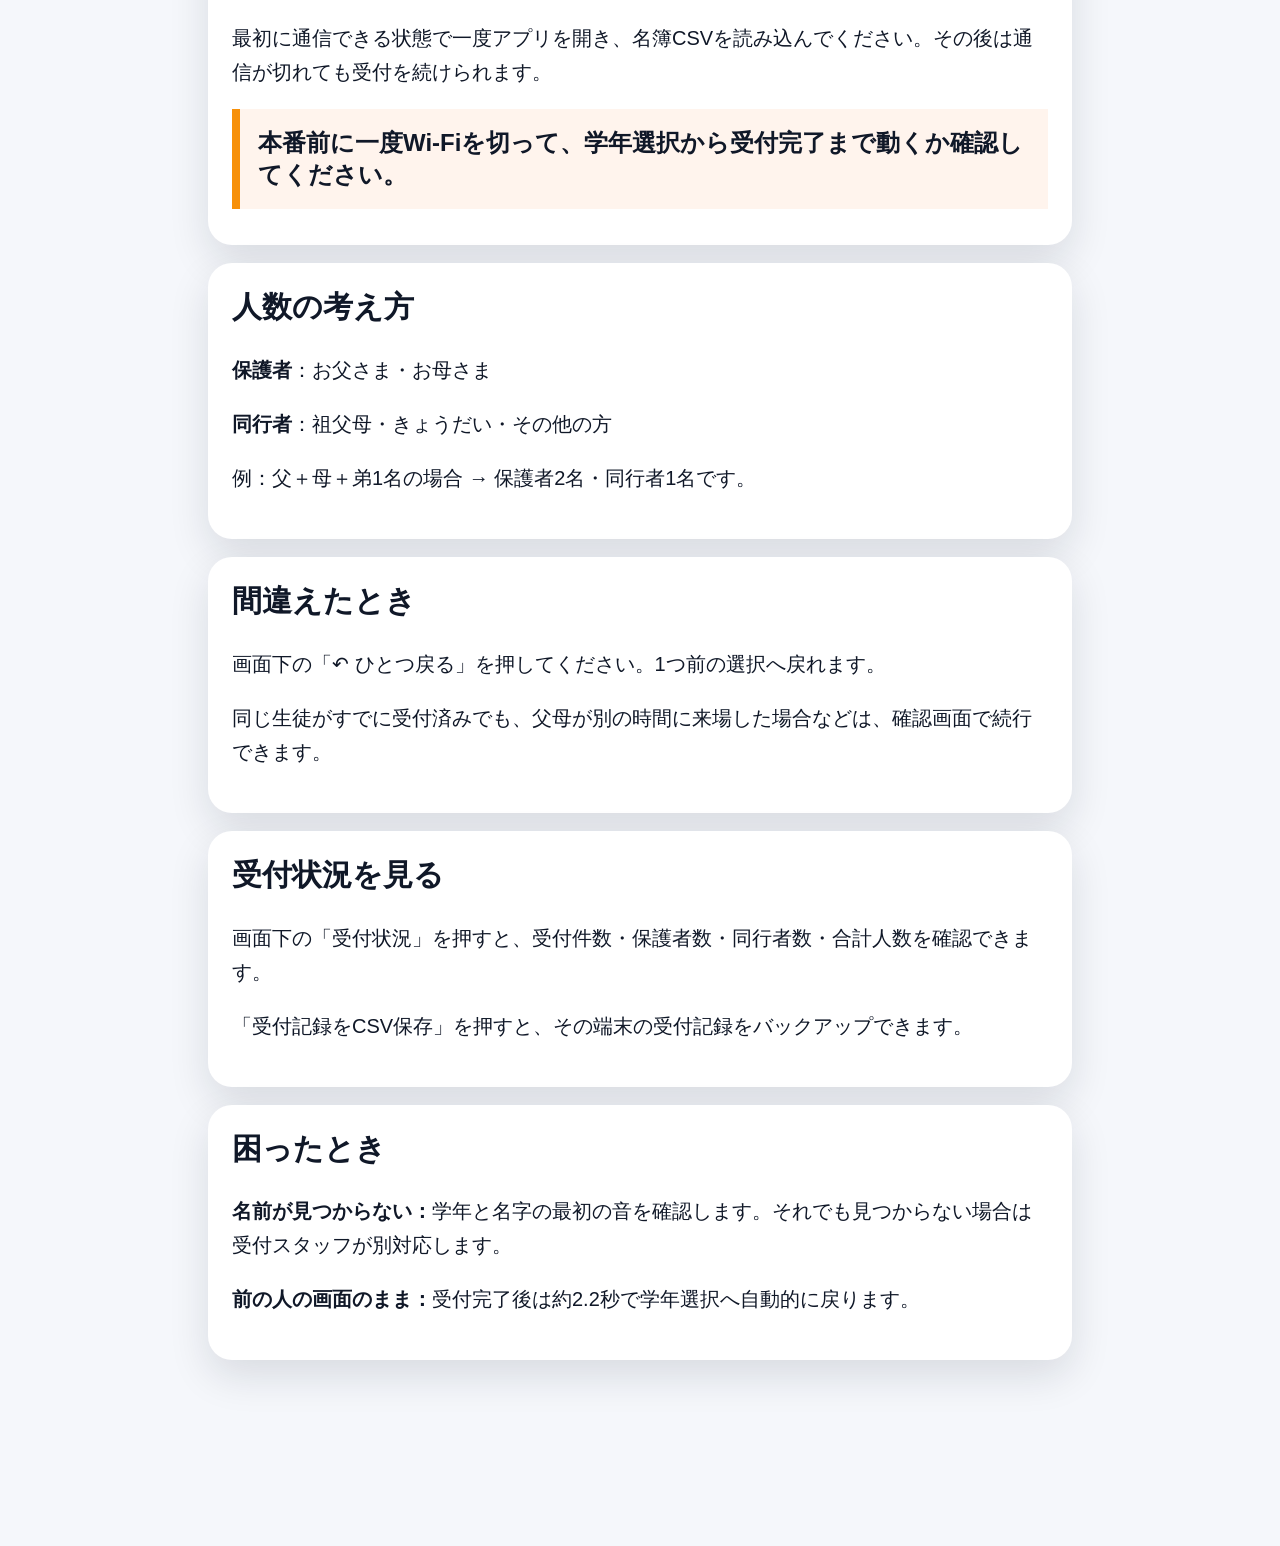
==== commit 999efa7f: "Update manual for grade-wide student search" ====
--- a/manual.html
+++ b/manual.html
@@ -1,15 +1,12 @@
 <!doctype html>
 <html lang="ja"><head><meta charset="utf-8"><meta name="viewport" content="width=device-width,initial-scale=1"><title>使い方｜在校生保護者 かんたん受付</title><link rel="stylesheet" href="style.css"><style>.manual{width:min(900px,100%);margin:auto;padding:24px 18px 90px}.card{background:white;border-radius:24px;padding:24px;margin:18px 0;box-shadow:var(--shadow)}.card h2{font-size:30px;margin-top:0}.card p,.card li{font-size:20px;line-height:1.7}.stepbox{font-size:24px;font-weight:900;padding:18px;border-left:8px solid var(--accent);background:#eef4ff;margin:12px 0}.warn{background:#fff4ed;border-left-color:#f79009}.ok{background:#ecfdf3;border-left-color:#12b76a}</style></head><body><div class="manual"><a class="help" href="index.html">← 受付へ戻る</a><h1>在校生保護者 かんたん受付<br>使い方</h1>
-<div class="card"><h2>このアプリは何をするもの？</h2><p>目高祭に来た在校生の保護者が、画面を自分でタップして受付するためのアプリです。受付係が名前を聞いてキーボード入力する必要をなくし、朝の行列を速く進めます。</p></div>
-<div class="card"><h2>まずこれだけ</h2><div class="stepbox">1. 学年を押す</div><div class="stepbox">2. クラスを押す</div><div class="stepbox">3. 名字の最初の音を押す</div><div class="stepbox">4. お子さまの名前を押す</div><div class="stepbox">5. 保護者の人数を押す</div><div class="stepbox">6. 同行者の人数を押す</div><div class="stepbox ok">「✓ 受付完了」が出たら、そのまま入場します。</div></div>
+<div class="card"><h2>このアプリは何をするもの？</h2><p>目高祭に来た在校生の保護者が、画面を自分でタップして受付するためのアプリです。クラスが分からなくても、学年だけ分かれば受付できます。</p></div>
+<div class="card"><h2>まずこれだけ</h2><div class="stepbox">1. 学年を押す</div><div class="stepbox">2. 名字の最初の音を押す</div><div class="stepbox">3. 学年全体からお子さまの名前を押す</div><div class="stepbox">4. 保護者の人数を押す</div><div class="stepbox">5. 同行者の人数を押す</div><div class="stepbox ok">「✓ 受付完了」が出たら受付終了です。</div></div>
+<div class="card"><h2>クラスが分からないとき</h2><p>問題ありません。学年を選ぶと、その学年全体の生徒を名字の五十音で絞れます。</p><p>名前の下には「○組・○番」も小さく表示されます。分かる場合だけ確認に使ってください。</p></div>
 <div class="card"><h2>受付を始める前の準備</h2><p>最初の1回だけ、受付端末で「名簿CSVを選ぶ」を押して、受付用CSVを読み込みます。</p><p>読み込んだ氏名はGitHubなどの公開場所には送られません。この端末のブラウザ内に保存されます。</p></div>
-<div class="card"><h2>パソコンで使うとき</h2><p>横長のパソコン画面に合わせて、大きなボタンと大きな文字で表示します。タッチ対応PCでは、ブラウザを最大化して使うのがおすすめです。</p></div>
-<div class="card"><h2>オフラインで使う</h2><p>最初に通信できる状態で一度アプリを開き、名簿CSVを読み込んでください。その後はアプリ本体と名簿が端末内に残るため、通信が切れても受付を続けられます。</p><div class="stepbox warn">初回表示より前に通信が切れている場合は開けません。受付開始前に一度オンラインで開いて、名簿と受付画面が表示されることを確認してください。</div></div>
+<div class="card"><h2>オフラインで使う</h2><p>最初に通信できる状態で一度アプリを開き、名簿CSVを読み込んでください。その後は通信が切れても受付を続けられます。</p><div class="stepbox warn">本番前に一度Wi-Fiを切って、学年選択から受付完了まで動くか確認してください。</div></div>
 <div class="card"><h2>人数の考え方</h2><p><strong>保護者</strong>：お父さま・お母さま</p><p><strong>同行者</strong>：祖父母・きょうだい・その他の方</p><p>例：父＋母＋弟1名の場合 → 保護者2名・同行者1名です。</p></div>
-<div class="card"><h2>画面の見方</h2><p>青い大きなボタンは、その画面で選ぶ項目です。名字の五十音画面では「あ・か・さ・た…」の大きなボタンを押します。</p><p>一度受付した生徒には「✓」が付きます。</p></div>
 <div class="card"><h2>間違えたとき</h2><p>画面下の「↶ ひとつ戻る」を押してください。1つ前の選択へ戻れます。</p><p>同じ生徒がすでに受付済みでも、父母が別の時間に来場した場合などは、確認画面で続行できます。</p></div>
 <div class="card"><h2>受付状況を見る</h2><p>画面下の「受付状況」を押すと、受付件数・保護者数・同行者数・合計人数を確認できます。</p><p>「受付記録をCSV保存」を押すと、その端末の受付記録をバックアップできます。</p></div>
-<div class="card"><h2>名簿を入れ替える</h2><p>「受付状況」→「名簿を入れ替える」を押します。端末内の名簿だけを削除して、新しいCSVを読み込めます。受付記録は消えません。</p></div>
-<div class="card"><h2>データについて</h2><p>名簿と受付記録は、この受付端末のブラウザ内に保存します。別の端末へ自動同期はしません。</p><div class="stepbox warn">ブラウザの履歴・サイトデータを削除すると端末内データが消えることがあります。受付後はCSVを書き出して保存してください。</div></div>
-<div class="card"><h2>困ったとき</h2><p><strong>名簿が出ない：</strong>正しい受付用CSVを読み込み直します。</p><p><strong>名前が見つからない：</strong>学年・組・名字の最初の音を確認します。それでも見つからない場合は受付スタッフが別対応します。</p><p><strong>前の人の画面のまま：</strong>受付完了後は約1.5秒で学年選択へ自動的に戻ります。</p></div>
+<div class="card"><h2>困ったとき</h2><p><strong>名前が見つからない：</strong>学年と名字の最初の音を確認します。それでも見つからない場合は受付スタッフが別対応します。</p><p><strong>前の人の画面のまま：</strong>受付完了後は約2.2秒で学年選択へ自動的に戻ります。</p></div>
 </div></body></html>
--- a/style.css
+++ b/style.css
@@ -12,9 +12,9 @@
 .big-btn:active,.name-btn:active,.count-btn:active,.kana-btn:active{transform:scale(.97)}.big-btn.primary{background:var(--accent);color:#fff}.big-btn.secondary{border-color:var(--accent);color:var(--accent)}.big-btn.compact{min-height:82px;font-size:clamp(24px,2.6vw,36px)}
 .choice-summary{background:#eaf2ff;border:3px solid #8fb7ff;border-radius:22px;padding:16px 22px;font-size:clamp(23px,2.8vw,36px);font-weight:900;margin-bottom:22px}
 .kana-grid{display:grid;grid-template-columns:repeat(5,minmax(0,1fr));gap:18px}.kana-btn{min-height:132px;border:4px solid var(--accent);border-radius:28px;background:#fff;color:var(--accent);font-size:clamp(48px,6vw,78px);font-weight:900;box-shadow:var(--shadow)}
-.name-grid{display:grid;grid-template-columns:repeat(4,minmax(0,1fr));gap:14px}.name-btn{min-height:108px;border:3px solid var(--line);border-radius:22px;background:#fff;font-weight:900;font-size:clamp(27px,2.7vw,39px);line-height:1.2;padding:14px;box-shadow:0 8px 20px rgba(16,24,40,.08)}.name-btn.checked{background:#ecfdf3;border-color:#12b76a;color:#067647}
+.name-grid{display:grid;grid-template-columns:repeat(4,minmax(0,1fr));gap:14px}.name-btn{min-height:108px;border:3px solid var(--line);border-radius:22px;background:#fff;font-weight:900;font-size:clamp(27px,2.7vw,39px);line-height:1.2;padding:14px;box-shadow:0 8px 20px rgba(16,24,40,.08);display:flex;flex-direction:column;align-items:center;justify-content:center;gap:7px}.name-btn.checked{background:#ecfdf3;border-color:#12b76a;color:#067647}.name-meta{display:block;font-size:.52em;color:#667085;font-weight:800}.name-btn.checked .name-meta{color:#067647}
 .count-grid{display:grid;grid-template-columns:repeat(5,minmax(0,1fr));gap:18px}.count-btn{min-height:138px;border:3px solid #d0d5dd;border-radius:28px;background:#fff;box-shadow:var(--shadow);font-size:clamp(48px,5.5vw,72px);line-height:1;font-weight:900}.count-btn span{display:block;font-size:.42em;color:var(--muted);margin-top:7px}
-.success{min-height:60vh;border-radius:36px;background:#ecfdf3;border:5px solid #12b76a;display:flex;flex-direction:column;align-items:center;justify-content:center;text-align:center;padding:30px}.success .check{font-size:126px;line-height:1}.success h2{font-size:clamp(52px,8vw,96px);margin:8px 0;color:var(--success);font-weight:900}.success .total{font-size:clamp(36px,5vw,62px);font-weight:900}.success p{font-size:clamp(22px,2.8vw,34px);font-weight:800;color:#344054}
+.success{min-height:60vh;border-radius:36px;background:#ecfdf3;border:5px solid #12b76a;display:flex;flex-direction:column;align-items:center;justify-content:center;text-align:center;padding:30px}.success .check{font-size:126px;line-height:1}.success h2{font-size:clamp(52px,8vw,96px);margin:8px 0;color:var(--success);font-weight:900}.success .total{font-size:clamp(36px,5vw,62px);font-weight:900}.success p{font-size:clamp(22px,2.8vw,34px);font-weight:800;color:#344054}.welcome-message{font-size:clamp(26px,3.2vw,42px);line-height:1.45;font-weight:800;color:#065f46;margin-top:18px}.welcome-message strong{font-size:1.15em}
 .setup-card{background:#fff;border-radius:34px;padding:clamp(28px,5vw,56px);box-shadow:var(--shadow);border:3px solid #dbe7ff}.file-btn{display:flex;align-items:center;justify-content:center;min-height:138px;border-radius:28px;background:var(--accent);color:#fff;font-size:clamp(34px,4vw,56px);font-weight:900;padding:20px;text-align:center;cursor:pointer}.visually-hidden{position:absolute;width:1px;height:1px;padding:0;margin:-1px;overflow:hidden;clip:rect(0,0,0,0);white-space:nowrap;border:0}.privacy-note,.notice{margin-top:20px;border-radius:18px;padding:16px 20px;font-size:clamp(18px,1.8vw,24px);font-weight:800}.privacy-note{background:#ecfdf3;color:#067647}.notice{background:#fff4ed;color:#b54708}
 .admin-card{background:#fff;border-radius:24px;padding:24px;box-shadow:var(--shadow);margin:20px 0}.stats{display:grid;grid-template-columns:repeat(4,1fr);gap:14px}.stat{background:#fff;border:2px solid var(--line);border-radius:18px;padding:18px}.stat span{font-weight:800;color:var(--muted)}.stat strong{display:block;font-size:40px}.admin-actions{display:grid;grid-template-columns:repeat(2,1fr);gap:14px;margin-top:20px}.table-wrap{overflow:auto}table{width:100%;border-collapse:collapse;font-size:16px}th,td{padding:12px;border-bottom:1px solid var(--line);text-align:left;white-space:nowrap}
 .footer{position:fixed;left:0;right:0;bottom:0;z-index:6;display:flex;justify-content:center;gap:12px;padding:10px 16px calc(10px + env(safe-area-inset-bottom));background:rgba(255,255,255,.97);border-top:1px solid var(--line)}.footer-btn{min-height:54px;padding:9px 20px;border-radius:15px;border:2px solid var(--line);background:#fff;font-weight:900;font-size:18px}
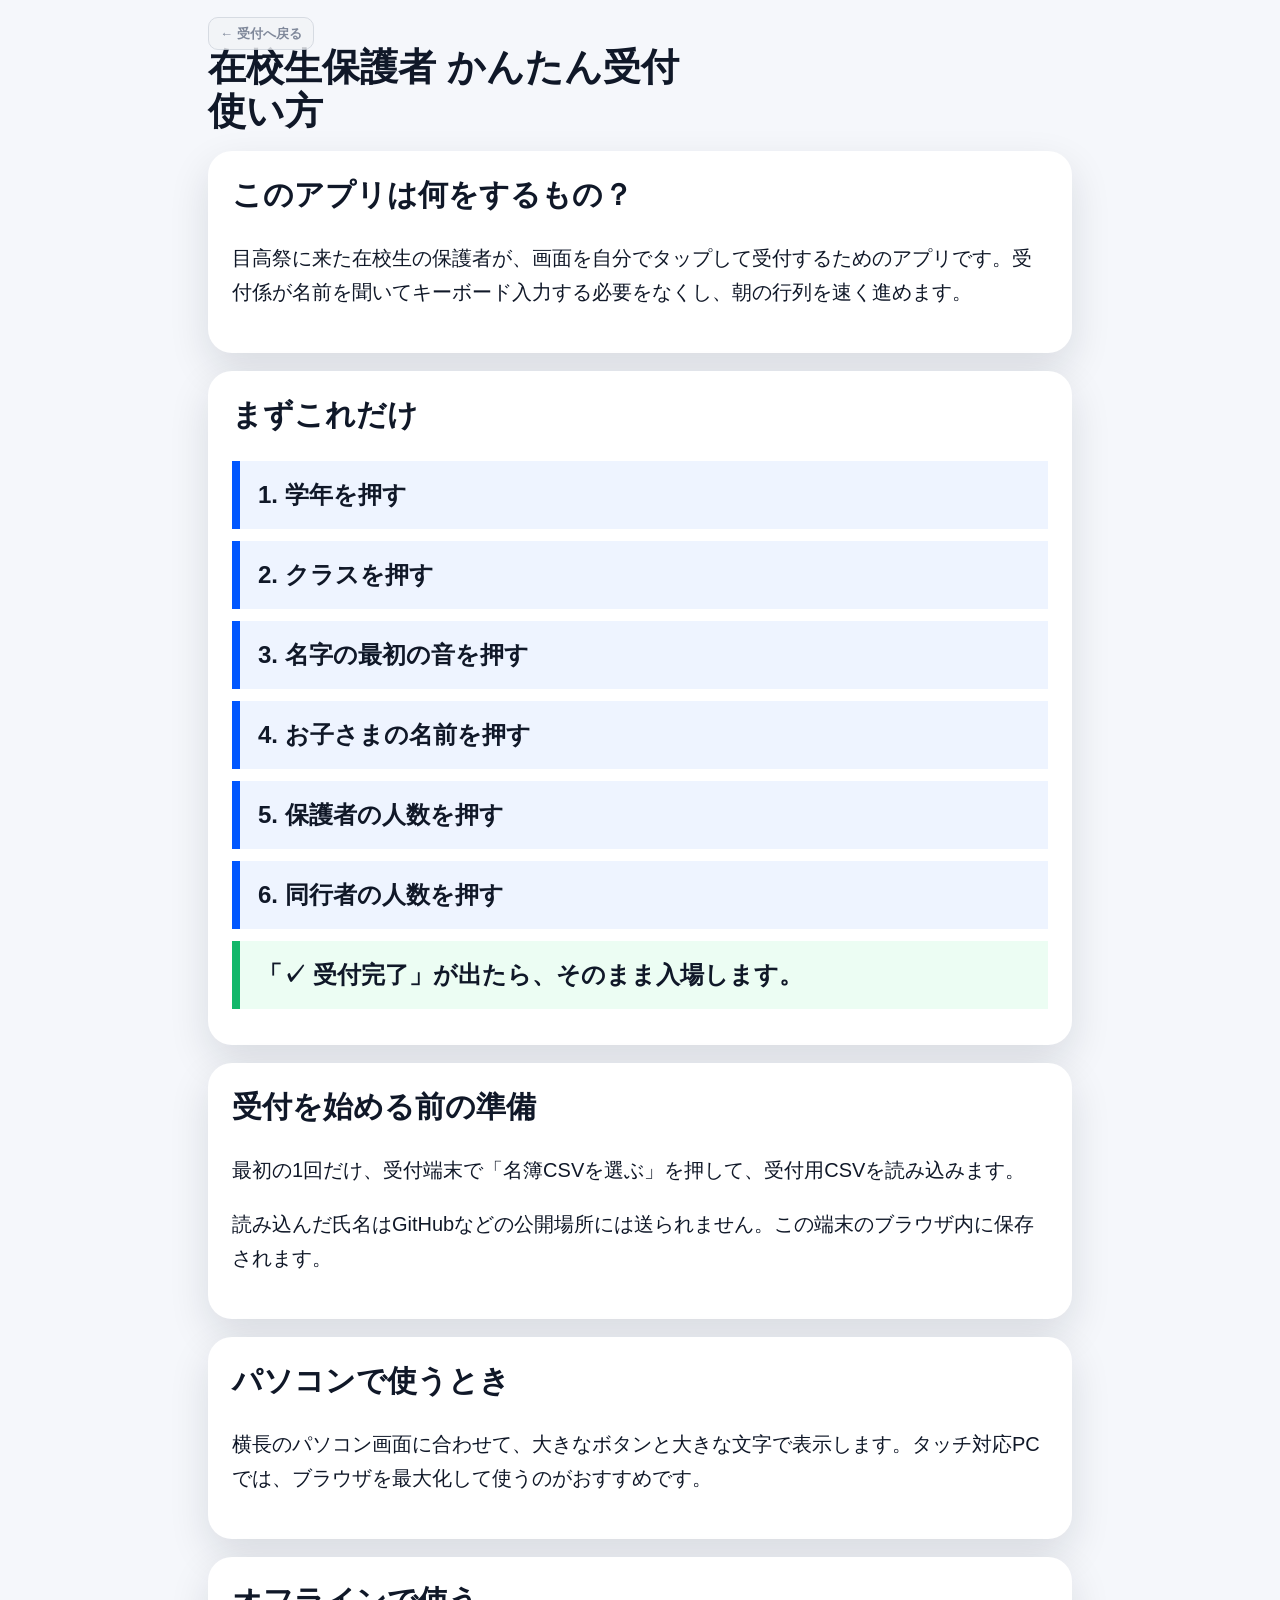
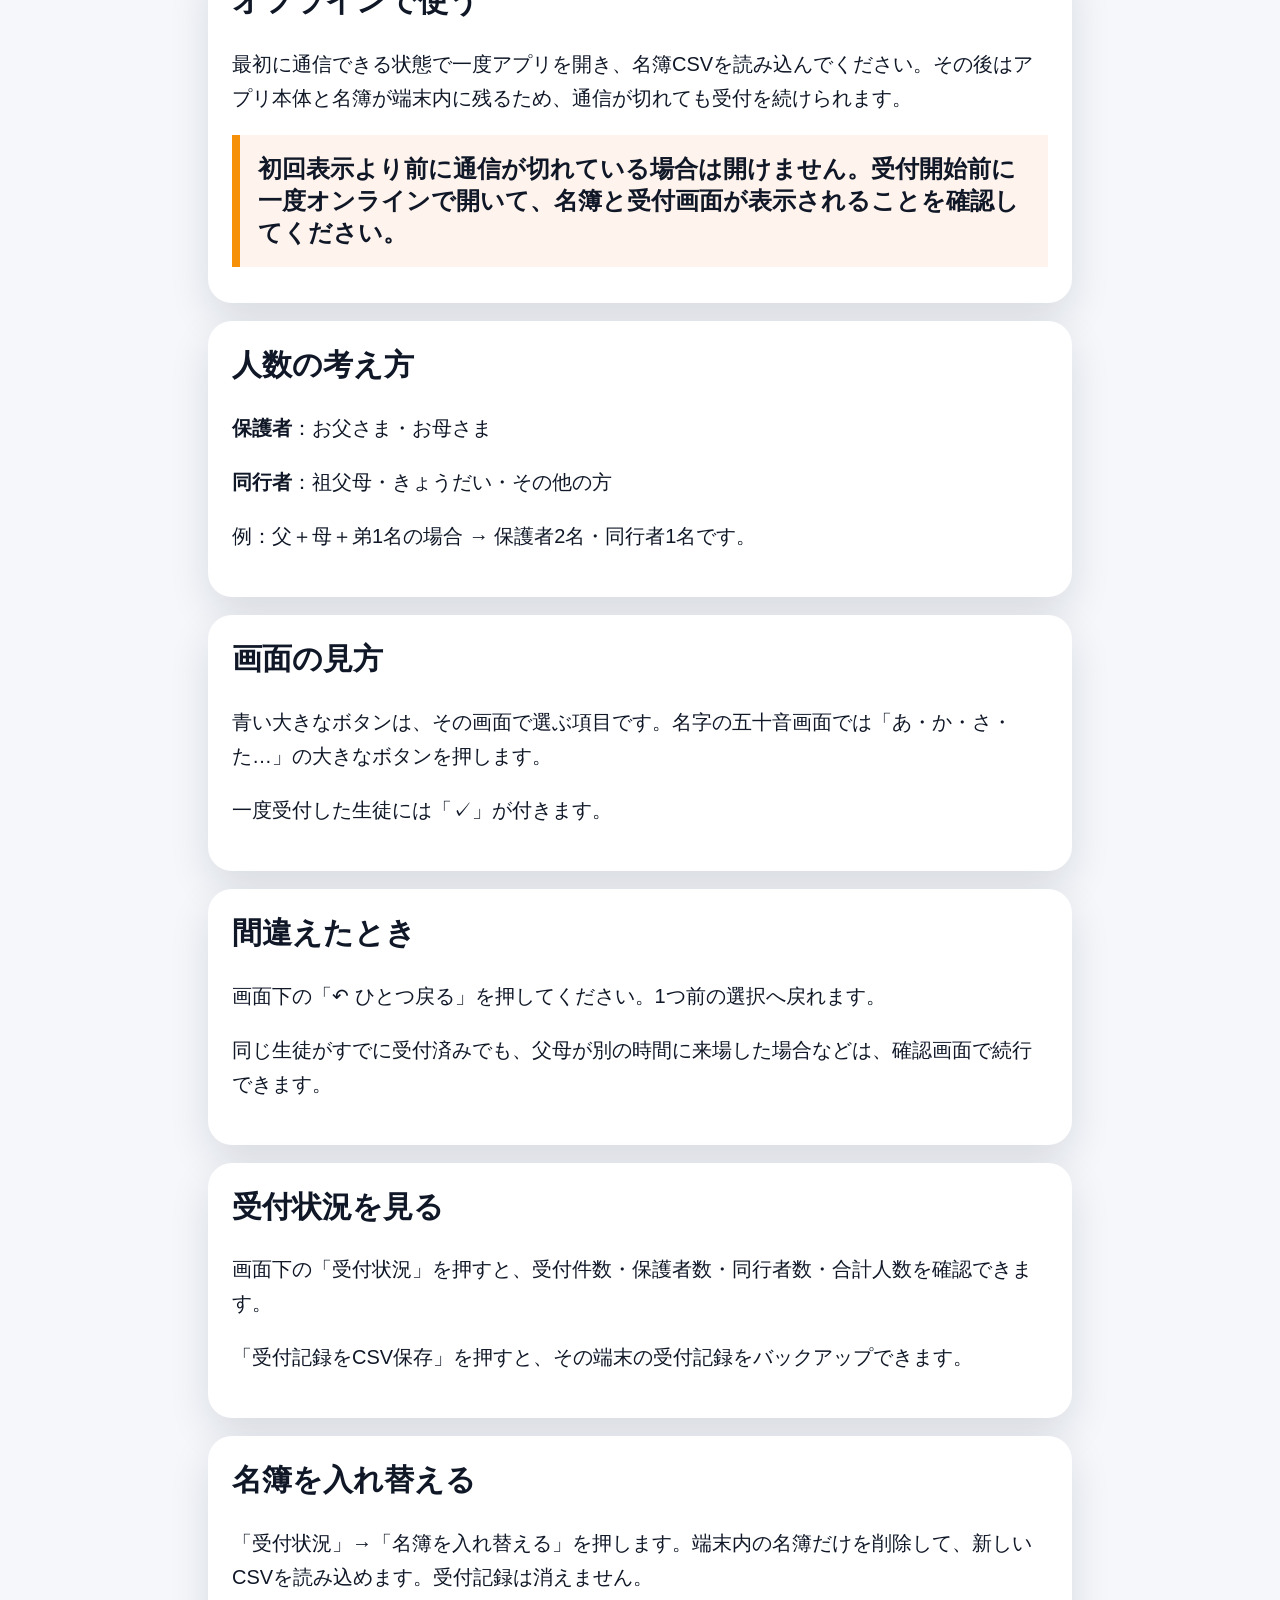
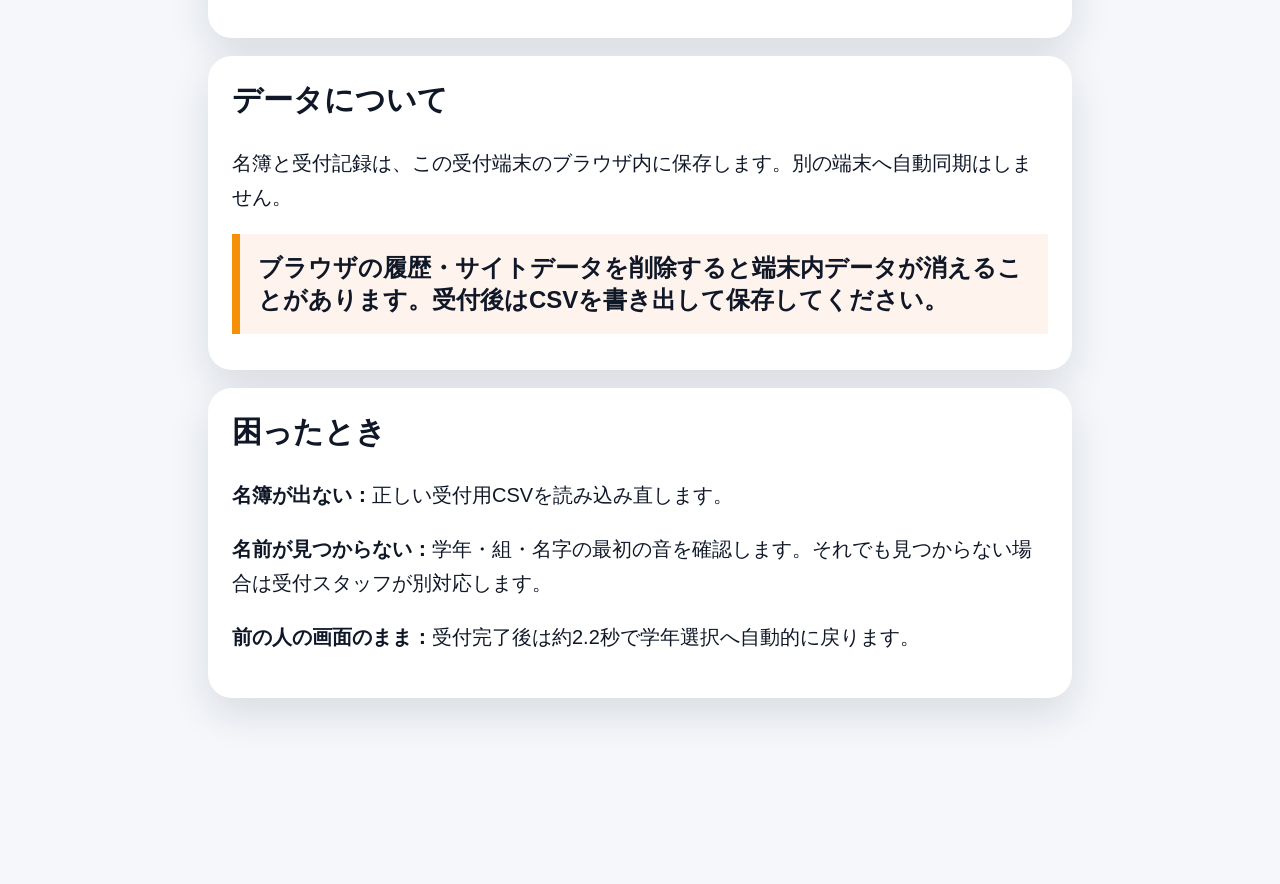
==== commit 7b457fd7: "Restore manual for class-based check-in flow" ====
--- a/manual.html
+++ b/manual.html
@@ -1,12 +1,15 @@
 <!doctype html>
 <html lang="ja"><head><meta charset="utf-8"><meta name="viewport" content="width=device-width,initial-scale=1"><title>使い方｜在校生保護者 かんたん受付</title><link rel="stylesheet" href="style.css"><style>.manual{width:min(900px,100%);margin:auto;padding:24px 18px 90px}.card{background:white;border-radius:24px;padding:24px;margin:18px 0;box-shadow:var(--shadow)}.card h2{font-size:30px;margin-top:0}.card p,.card li{font-size:20px;line-height:1.7}.stepbox{font-size:24px;font-weight:900;padding:18px;border-left:8px solid var(--accent);background:#eef4ff;margin:12px 0}.warn{background:#fff4ed;border-left-color:#f79009}.ok{background:#ecfdf3;border-left-color:#12b76a}</style></head><body><div class="manual"><a class="help" href="index.html">← 受付へ戻る</a><h1>在校生保護者 かんたん受付<br>使い方</h1>
-<div class="card"><h2>このアプリは何をするもの？</h2><p>目高祭に来た在校生の保護者が、画面を自分でタップして受付するためのアプリです。クラスが分からなくても、学年だけ分かれば受付できます。</p></div>
-<div class="card"><h2>まずこれだけ</h2><div class="stepbox">1. 学年を押す</div><div class="stepbox">2. 名字の最初の音を押す</div><div class="stepbox">3. 学年全体からお子さまの名前を押す</div><div class="stepbox">4. 保護者の人数を押す</div><div class="stepbox">5. 同行者の人数を押す</div><div class="stepbox ok">「✓ 受付完了」が出たら受付終了です。</div></div>
-<div class="card"><h2>クラスが分からないとき</h2><p>問題ありません。学年を選ぶと、その学年全体の生徒を名字の五十音で絞れます。</p><p>名前の下には「○組・○番」も小さく表示されます。分かる場合だけ確認に使ってください。</p></div>
+<div class="card"><h2>このアプリは何をするもの？</h2><p>目高祭に来た在校生の保護者が、画面を自分でタップして受付するためのアプリです。受付係が名前を聞いてキーボード入力する必要をなくし、朝の行列を速く進めます。</p></div>
+<div class="card"><h2>まずこれだけ</h2><div class="stepbox">1. 学年を押す</div><div class="stepbox">2. クラスを押す</div><div class="stepbox">3. 名字の最初の音を押す</div><div class="stepbox">4. お子さまの名前を押す</div><div class="stepbox">5. 保護者の人数を押す</div><div class="stepbox">6. 同行者の人数を押す</div><div class="stepbox ok">「✓ 受付完了」が出たら、そのまま入場します。</div></div>
 <div class="card"><h2>受付を始める前の準備</h2><p>最初の1回だけ、受付端末で「名簿CSVを選ぶ」を押して、受付用CSVを読み込みます。</p><p>読み込んだ氏名はGitHubなどの公開場所には送られません。この端末のブラウザ内に保存されます。</p></div>
-<div class="card"><h2>オフラインで使う</h2><p>最初に通信できる状態で一度アプリを開き、名簿CSVを読み込んでください。その後は通信が切れても受付を続けられます。</p><div class="stepbox warn">本番前に一度Wi-Fiを切って、学年選択から受付完了まで動くか確認してください。</div></div>
+<div class="card"><h2>パソコンで使うとき</h2><p>横長のパソコン画面に合わせて、大きなボタンと大きな文字で表示します。タッチ対応PCでは、ブラウザを最大化して使うのがおすすめです。</p></div>
+<div class="card"><h2>オフラインで使う</h2><p>最初に通信できる状態で一度アプリを開き、名簿CSVを読み込んでください。その後はアプリ本体と名簿が端末内に残るため、通信が切れても受付を続けられます。</p><div class="stepbox warn">初回表示より前に通信が切れている場合は開けません。受付開始前に一度オンラインで開いて、名簿と受付画面が表示されることを確認してください。</div></div>
 <div class="card"><h2>人数の考え方</h2><p><strong>保護者</strong>：お父さま・お母さま</p><p><strong>同行者</strong>：祖父母・きょうだい・その他の方</p><p>例：父＋母＋弟1名の場合 → 保護者2名・同行者1名です。</p></div>
+<div class="card"><h2>画面の見方</h2><p>青い大きなボタンは、その画面で選ぶ項目です。名字の五十音画面では「あ・か・さ・た…」の大きなボタンを押します。</p><p>一度受付した生徒には「✓」が付きます。</p></div>
 <div class="card"><h2>間違えたとき</h2><p>画面下の「↶ ひとつ戻る」を押してください。1つ前の選択へ戻れます。</p><p>同じ生徒がすでに受付済みでも、父母が別の時間に来場した場合などは、確認画面で続行できます。</p></div>
 <div class="card"><h2>受付状況を見る</h2><p>画面下の「受付状況」を押すと、受付件数・保護者数・同行者数・合計人数を確認できます。</p><p>「受付記録をCSV保存」を押すと、その端末の受付記録をバックアップできます。</p></div>
-<div class="card"><h2>困ったとき</h2><p><strong>名前が見つからない：</strong>学年と名字の最初の音を確認します。それでも見つからない場合は受付スタッフが別対応します。</p><p><strong>前の人の画面のまま：</strong>受付完了後は約2.2秒で学年選択へ自動的に戻ります。</p></div>
+<div class="card"><h2>名簿を入れ替える</h2><p>「受付状況」→「名簿を入れ替える」を押します。端末内の名簿だけを削除して、新しいCSVを読み込めます。受付記録は消えません。</p></div>
+<div class="card"><h2>データについて</h2><p>名簿と受付記録は、この受付端末のブラウザ内に保存します。別の端末へ自動同期はしません。</p><div class="stepbox warn">ブラウザの履歴・サイトデータを削除すると端末内データが消えることがあります。受付後はCSVを書き出して保存してください。</div></div>
+<div class="card"><h2>困ったとき</h2><p><strong>名簿が出ない：</strong>正しい受付用CSVを読み込み直します。</p><p><strong>名前が見つからない：</strong>学年・組・名字の最初の音を確認します。それでも見つからない場合は受付スタッフが別対応します。</p><p><strong>前の人の画面のまま：</strong>受付完了後は約2.2秒で学年選択へ自動的に戻ります。</p></div>
 </div></body></html>
